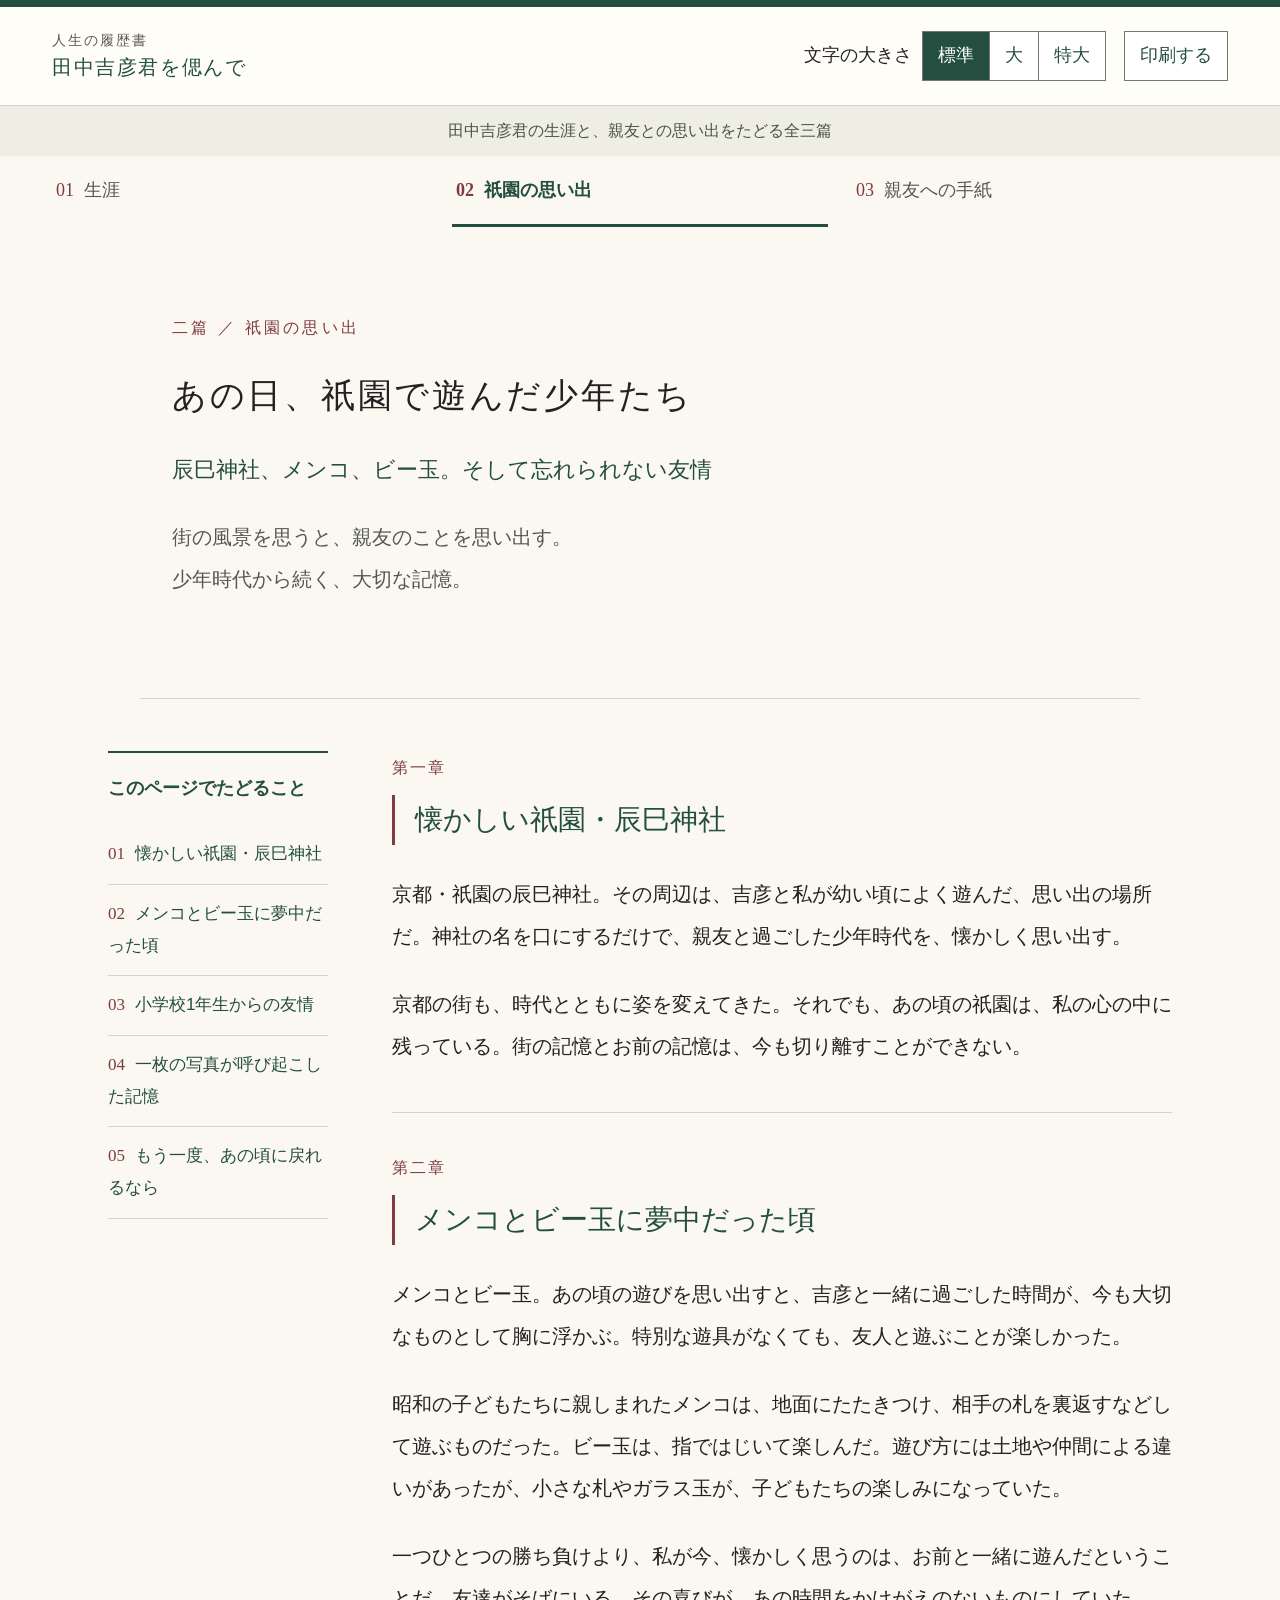
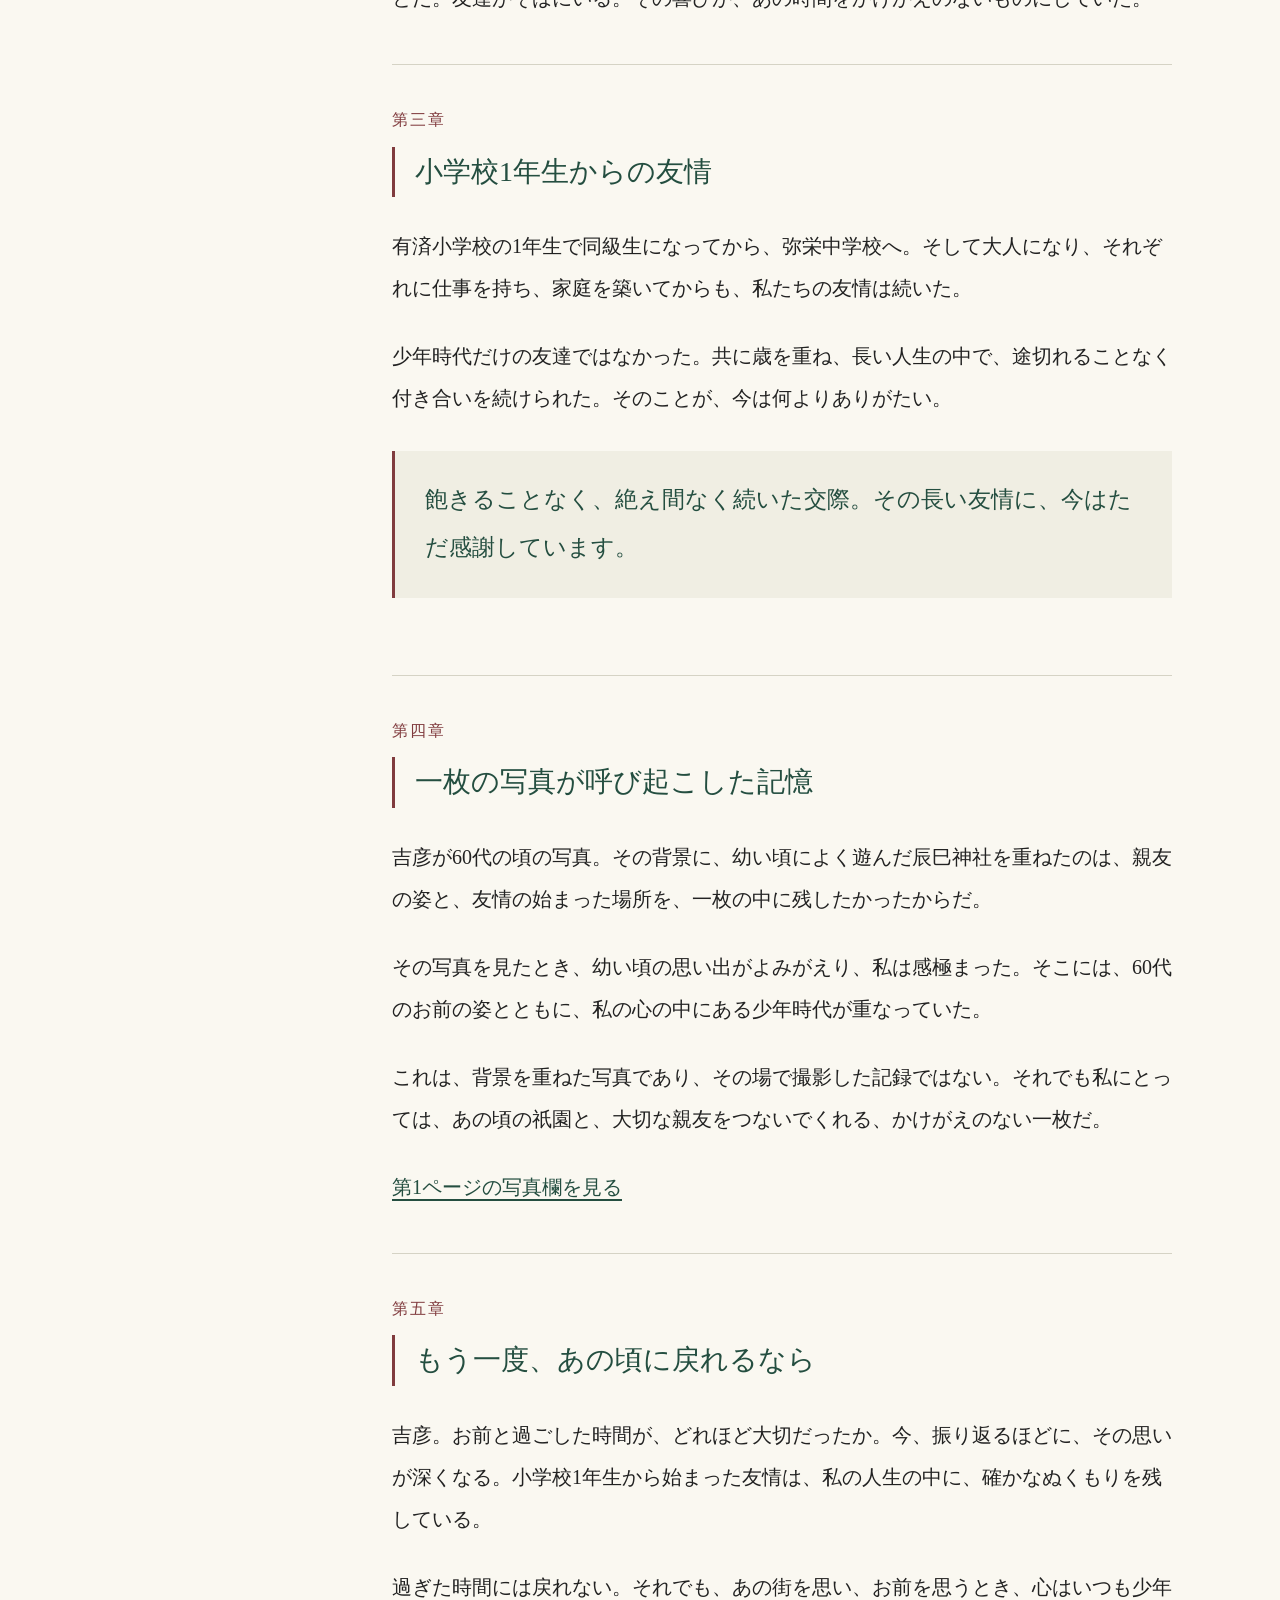
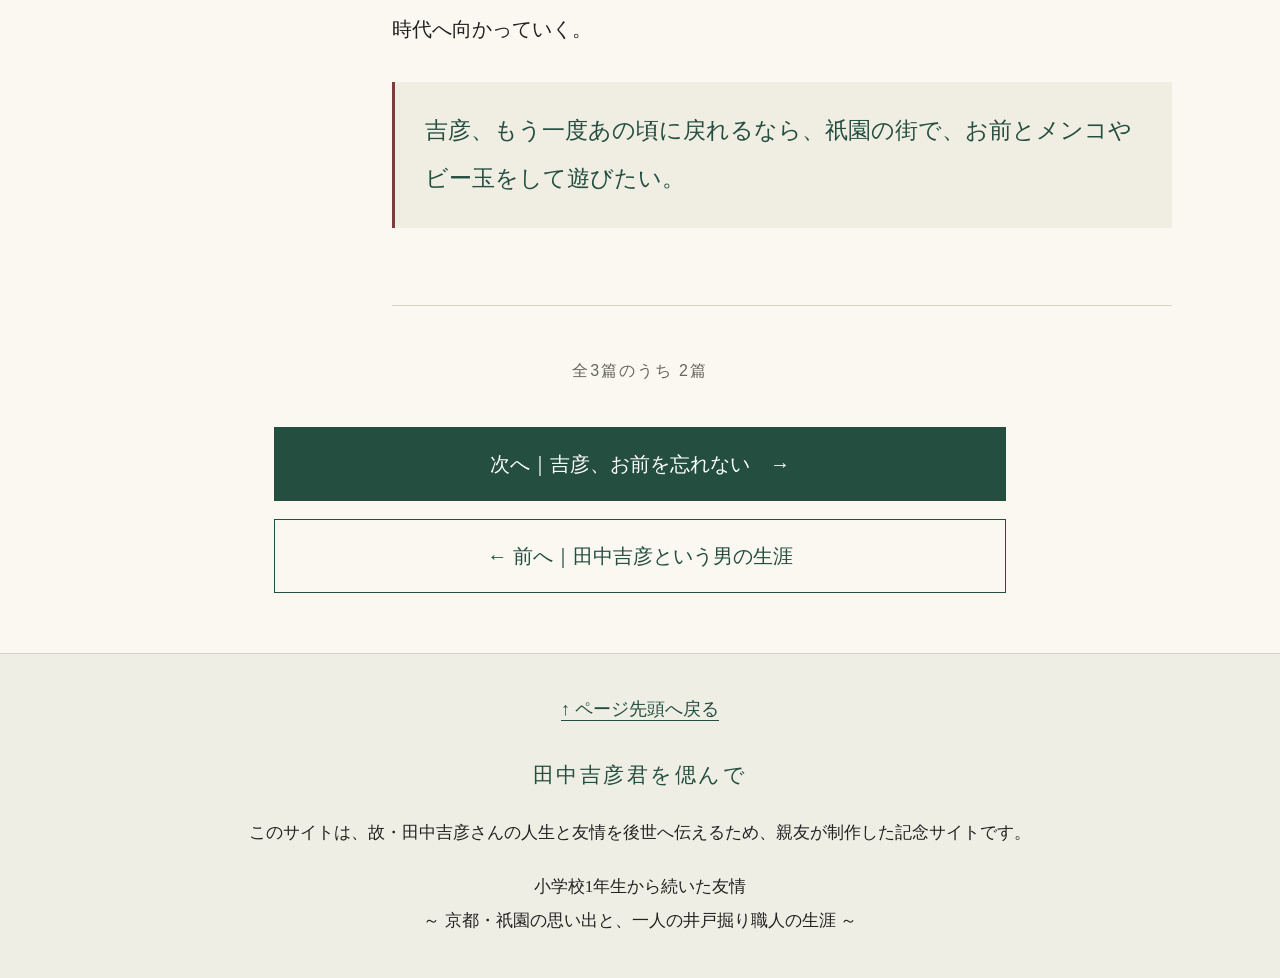
==== memories.html @ 06b3cef8 "Publish three-page memorial for Yoshihiko Tanaka" ====
<!doctype html>
<html lang="ja" data-text-size="standard">
<head>
<meta charset="UTF-8"><meta name="viewport" content="width=device-width, initial-scale=1">
<meta name="robots" content="noindex, nofollow, noarchive"><meta name="referrer" content="no-referrer">
<title>あの日、祇園で遊んだ少年たち｜人生の履歴書・田中吉彦君を偲んで</title>
<meta name="description" content="辰巳神社、メンコ、ビー玉。そして忘れられない友情。小学校1年生から続いた友情を、80歳の親友がつづる記念サイトです。">
<meta property="og:locale" content="ja_JP"><meta property="og:type" content="website"><meta property="og:site_name" content="人生の履歴書｜田中吉彦君を偲んで"><meta property="og:title" content="あの日、祇園で遊んだ少年たち"><meta property="og:description" content="辰巳神社、メンコ、ビー玉。そして忘れられない友情">
<meta property="og:url" content="https://tsuioku82.github.io/tanaka-yoshihiko/memories.html">
<link rel="stylesheet" href="css/style.css"><script src="js/data.js" defer></script><script src="js/main.js" defer></script>
</head>
<body id="top">
<a class="skip" href="#main">本文へ進む</a>
<header class="site-header"><div class="header-inner"><a class="brand" href="index.html"><small>人生の履歴書</small>田中吉彦君を偲んで</a><div class="tools"><span id="size-label">文字の大きさ</span><div class="size-controls" role="group" aria-labelledby="size-label"><button type="button" data-size="standard" aria-pressed="true">標準</button><button type="button" data-size="large" aria-pressed="false">大</button><button type="button" data-size="xlarge" aria-pressed="false">特大</button></div><button type="button" class="print-button" data-print>印刷する</button><span class="sr-only" role="status" data-size-status></span></div></div></header>
<p class="preview-note">田中吉彦君の生涯と、親友との思い出をたどる全三篇</p>
<nav class="page-nav" aria-label="全3ページ"><a href="index.html" ><span>01</span>生涯</a><a href="memories.html" aria-current="page"><span>02</span>祇園の思い出</a><a href="message.html" ><span>03</span>親友への手紙</a></nav>
<main id="main">
<div class="hero simple"><div class="hero-text"><p class="eyebrow">二篇 ／ 祇園の思い出</p><h1>あの日、祇園で遊んだ少年たち</h1><p class="subtitle">辰巳神社、メンコ、ビー玉。そして忘れられない友情</p><p class="hero-intro">街の風景を思うと、親友のことを思い出す。<br>少年時代から続く、大切な記憶。</p></div></div>
<div class="reading-layout"><nav class="contents" aria-label="このページの目次"><h2>このページでたどること</h2><ol><li><a href="#chapter-1">懐かしい祇園・辰巳神社</a></li><li><a href="#chapter-2">メンコとビー玉に夢中だった頃</a></li><li><a href="#chapter-3">小学校1年生からの友情</a></li><li><a href="#chapter-4">一枚の写真が呼び起こした記憶</a></li><li><a href="#chapter-5">もう一度、あの頃に戻れるなら</a></li></ol></nav><div class="reading"><section class="chapter" id="chapter-1" aria-labelledby="heading-1"><p class="chapter-label">第一章</p><h2 id="heading-1">懐かしい祇園・辰巳神社</h2><p>京都・祇園の辰巳神社。その周辺は、吉彦と私が幼い頃によく遊んだ、思い出の場所だ。神社の名を口にするだけで、親友と過ごした少年時代を、懐かしく思い出す。</p><p>京都の街も、時代とともに姿を変えてきた。それでも、あの頃の祇園は、私の心の中に残っている。街の記憶とお前の記憶は、今も切り離すことができない。</p></section><section class="chapter" id="chapter-2" aria-labelledby="heading-2"><p class="chapter-label">第二章</p><h2 id="heading-2">メンコとビー玉に夢中だった頃</h2><p>メンコとビー玉。あの頃の遊びを思い出すと、吉彦と一緒に過ごした時間が、今も大切なものとして胸に浮かぶ。特別な遊具がなくても、友人と遊ぶことが楽しかった。</p><p>昭和の子どもたちに親しまれたメンコは、地面にたたきつけ、相手の札を裏返すなどして遊ぶものだった。ビー玉は、指ではじいて楽しんだ。遊び方には土地や仲間による違いがあったが、小さな札やガラス玉が、子どもたちの楽しみになっていた。</p><p>一つひとつの勝ち負けより、私が今、懐かしく思うのは、お前と一緒に遊んだということだ。友達がそばにいる。その喜びが、あの時間をかけがえのないものにしていた。</p></section><section class="chapter" id="chapter-3" aria-labelledby="heading-3"><p class="chapter-label">第三章</p><h2 id="heading-3">小学校1年生からの友情</h2><p>有済小学校の1年生で同級生になってから、弥栄中学校へ。そして大人になり、それぞれに仕事を持ち、家庭を築いてからも、私たちの友情は続いた。</p><p>少年時代だけの友達ではなかった。共に歳を重ね、長い人生の中で、途切れることなく付き合いを続けられた。そのことが、今は何よりありがたい。</p><blockquote><p>飽きることなく、絶え間なく続いた交際。その長い友情に、今はただ感謝しています。</p></blockquote></section><section class="chapter" id="chapter-4" aria-labelledby="heading-4"><p class="chapter-label">第四章</p><h2 id="heading-4">一枚の写真が呼び起こした記憶</h2><p>吉彦が60代の頃の写真。その背景に、幼い頃によく遊んだ辰巳神社を重ねたのは、親友の姿と、友情の始まった場所を、一枚の中に残したかったからだ。</p><p>その写真を見たとき、幼い頃の思い出がよみがえり、私は感極まった。そこには、60代のお前の姿とともに、私の心の中にある少年時代が重なっていた。</p><p>これは、背景を重ねた写真であり、その場で撮影した記録ではない。それでも私にとっては、あの頃の祇園と、大切な親友をつないでくれる、かけがえのない一枚だ。</p><p><a href="index.html#portrait">第1ページの写真欄を見る</a></p></section><section class="chapter" id="chapter-5" aria-labelledby="heading-5"><p class="chapter-label">第五章</p><h2 id="heading-5">もう一度、あの頃に戻れるなら</h2><p>吉彦。お前と過ごした時間が、どれほど大切だったか。今、振り返るほどに、その思いが深くなる。小学校1年生から始まった友情は、私の人生の中に、確かなぬくもりを残している。</p><p>過ぎた時間には戻れない。それでも、あの街を思い、お前を思うとき、心はいつも少年時代へ向かっていく。</p><blockquote><p>吉彦、もう一度あの頃に戻れるなら、祇園の街で、お前とメンコやビー玉をして遊びたい。</p></blockquote></section></div></div>
<nav class="page-turn" aria-label="ページを移動"><p class="page-progress">全3篇のうち 2篇</p><a class="button primary" href="message.html">次へ｜吉彦、お前を忘れない　→</a><a class="button" href="index.html">← 前へ｜田中吉彦という男の生涯</a></nav>
</main>
<footer class="footer"><div class="footer-links"><a href="#top">↑ ページ先頭へ戻る</a><a data-collection hidden>人生の履歴書・作品集へ戻る</a></div><p class="footer-title">田中吉彦君を偲んで</p><p data-footer-text>このサイトは、故・田中吉彦さんの人生と友情を後世へ伝えるため、親友が制作した記念サイトです。</p><p>小学校1年生から続いた友情<br>～ 京都・祇園の思い出と、一人の井戸掘り職人の生涯 ～</p></footer>

<noscript><p class="preview-note">本文とページ移動はそのままご利用いただけます。文字サイズ変更・印刷ボタン・写真の拡大画面にはJavaScriptが必要です。印刷はブラウザのメニューからも行えます。</p></noscript>
</body></html>
---- css/style.css ----
@charset "UTF-8";
:root{--ink:#222222;--green:#244e40;--red:#803b3e;--paper:#faf8f1;--line:#d5d3c5;--body-size:20px;--scale:1;color-scheme:light}
*{box-sizing:border-box}html{scroll-behavior:auto;font-size:var(--body-size)}body{margin:0;color:var(--ink);background:var(--paper);font-family:"Yu Mincho","Hiragino Mincho ProN","Noto Serif CJK JP",serif;font-size:1rem;line-height:2.1;overflow-wrap:anywhere}html[data-text-size=large]{--body-size:24px;--scale:1.2}html[data-text-size=xlarge]{--body-size:28px;--scale:1.4}
a{color:var(--green);text-underline-offset:.25em}a:hover{text-decoration-thickness:2px}button,input{font:inherit}button,a{touch-action:manipulation}button{cursor:pointer}button:disabled{cursor:default}button:focus-visible,a:focus-visible,summary:focus-visible{outline:3px solid var(--red);outline-offset:5px}[hidden]{display:none!important}.skip{position:absolute;top:-120px;left:12px;background:white;padding:12px;z-index:10}.skip:focus{top:10px}
.site-header{border-top:7px solid var(--green);background:#fffdf8;border-bottom:1px solid var(--line)}.header-inner{max-width:1240px;margin:auto;padding:22px 32px;display:flex;align-items:center;justify-content:space-between;gap:22px}.brand{color:var(--green);text-decoration:none;line-height:1.6;font-size:20px;letter-spacing:.08em}.brand small{display:block;font-family:"Yu Gothic",sans-serif;font-size:14px;letter-spacing:.14em;color:#59594f}.tools{display:flex;align-items:center;flex-wrap:wrap;gap:10px;font-family:"Yu Gothic",sans-serif;font-size:18px}.size-controls{display:flex;gap:0}.tools button{min-height:48px;padding:5px 15px;border:1px solid #727a6c;background:#fff;color:var(--green)}.size-controls button+button{border-left:0}.size-controls button[aria-pressed=true]{color:white;background:var(--green)}.print-button{margin-left:8px}.preview-note{text-align:center;padding:8px 20px;margin:0;background:#eeeee4;font-family:"Yu Gothic",sans-serif;font-size:16px;color:#4d5348}
.page-nav{max-width:1240px;margin:auto;padding:0 32px;display:grid;grid-template-columns:repeat(3,1fr);gap:24px}.page-nav a{font-size:18px;text-decoration:none;line-height:1.8;padding:18px 4px;border-bottom:3px solid transparent;color:#55584e}.page-nav a[aria-current=page]{color:var(--green);border-color:var(--green);font-weight:bold}.page-nav span{font-family:Georgia,serif;color:var(--red);margin-right:10px}
.hero{max-width:1240px;margin:48px auto 0;padding:0 32px 52px;display:grid;grid-template-columns:1.05fr 1fr;align-items:center;gap:64px;border-bottom:1px solid var(--line)}.hero-text{padding:20px 0}.eyebrow{font-family:"Yu Gothic",sans-serif;color:var(--red);font-size:16px;letter-spacing:.2em;margin:0 0 20px}.hero h1{font-size:calc(34px * var(--scale));line-height:1.8;font-weight:500;letter-spacing:.08em;margin:0 0 22px}.subtitle{color:var(--green);font-size:calc(22px * var(--scale));line-height:2;margin:0}.hero-intro{margin-top:24px;color:#55584e;font-size:1rem}.hero.simple{display:block;max-width:1000px;padding-top:16px}.hero.simple h1{max-width:900px}.photo{margin:0}.photo-frame{background:#eeede4;border:1px solid #d0d1c3;padding:14px}.photo-link{display:block;background:#fff;color:var(--green)}.portrait{display:block;width:100%;height:auto;object-fit:contain}.photo-missing{min-height:340px;display:flex;flex-direction:column;align-items:center;justify-content:center;text-align:center;padding:30px;background:repeating-linear-gradient(90deg,transparent,transparent 27px,#d9ddcf44 28px);color:var(--green)}.photo-missing .frame-mark{font-size:38px;font-weight:400;letter-spacing:.3em;line-height:1.6;margin:0 0 18px;border-top:1px solid #9ca995;border-bottom:1px solid #9ca995;padding:20px 15px}.photo-missing p{margin:4px 0;font-family:"Yu Gothic",sans-serif;font-size:17px}.photo-missing code{font-size:16px;word-break:break-all}.photo figcaption{margin:15px 0 0;line-height:1.9;font-size:17px;color:#55584e}.zoom-hint{font-family:"Yu Gothic",sans-serif;font-size:16px;color:var(--green)}
.reading-layout{display:grid;grid-template-columns:220px minmax(0,780px);gap:64px;max-width:1128px;padding:52px 32px 0;margin:auto}.contents{font-family:"Yu Gothic",sans-serif;font-size:17px;line-height:1.9;align-self:start;border-top:2px solid var(--green);padding-top:18px}.contents h2{font-size:18px;margin:0 0 20px;color:var(--green)}.contents ol{list-style:none;padding:0;margin:0;counter-reset:chapter}.contents li{counter-increment:chapter;border-bottom:1px solid var(--line);padding:13px 0}.contents a{text-decoration:none;display:block}.contents a:before{content:counter(chapter,decimal-leading-zero);color:var(--red);font-family:Georgia,serif;margin-right:10px}.reading{min-width:0}.chapter{padding:0 0 45px;margin:0 0 38px;border-bottom:1px solid var(--line);scroll-margin-top:20px}.chapter:last-child{margin-bottom:0}.chapter-label{font-family:"Yu Gothic",sans-serif;font-size:16px;color:var(--red);letter-spacing:.13em;margin:0 0 10px}.chapter h2{font-weight:500;color:var(--green);font-size:calc(28px * var(--scale));line-height:1.8;margin:0 0 28px;padding-left:20px;border-left:3px solid var(--red)}.chapter h3{font-size:calc(24px * var(--scale));line-height:1.8;color:var(--green)}p{margin:0 0 1.3em}.chapter p:last-child{margin-bottom:0}blockquote{margin:32px 0;padding:25px 30px;border-left:3px solid var(--red);background:#f0eee3;font-size:calc(23px * var(--scale));line-height:2.1;color:var(--green)}blockquote p:last-child{margin-bottom:0}.explanation{background:#eef1e9;padding:28px 30px;margin:32px 0}.explanation h3{margin-top:0}.source-note{font-family:"Yu Gothic",sans-serif;font-size:17px;color:#55584e;line-height:1.9}.source-note a{overflow-wrap:anywhere}.references{margin-top:30px;font-size:18px}.references summary{cursor:pointer;color:var(--green);padding:10px 0;min-height:48px}.references ul{padding-left:24px}.letter{background:#fffdf8;border:1px solid var(--line);padding:36px 40px;font-size:calc(24px * var(--scale));line-height:2.1;color:var(--green)}.signature{text-align:right;font-size:1rem;color:var(--ink)}.legacy-list{padding-left:1.5em}.legacy-list li{margin-bottom:20px}.legacy-list strong{display:block;color:var(--green)}
.page-turn{max-width:780px;margin:48px auto 60px;padding:0 24px;display:flex;flex-direction:column;gap:18px}.page-progress{font-family:"Yu Gothic",sans-serif;letter-spacing:.12em;text-align:center;color:#66685b;font-size:16px}.button{display:block;text-align:center;padding:18px 22px;min-height:60px;border:1px solid var(--green);text-decoration:none;font-family:"Yu Gothic",sans-serif;font-size:1rem;line-height:1.8;color:var(--green);background:transparent}.button.primary{background:var(--green);color:white}.button:hover{background:#e9ecdf}.button.primary:hover{background:#183c30}.footer{background:#eeeee4;border-top:1px solid var(--line);padding:32px 24px 40px;text-align:center}.footer p{max-width:800px;margin:20px auto 0;font-size:17px;line-height:2}.footer .footer-title{font-size:21px;color:var(--green);letter-spacing:.12em}.footer-links{display:flex;justify-content:center;gap:24px;flex-wrap:wrap;font-family:"Yu Gothic",sans-serif;font-size:18px}.footer-links a{min-height:48px;display:inline-flex;align-items:center}.dialog{max-width:95vw;width:1100px;max-height:94vh;padding:20px;background:var(--paper);border:1px solid var(--green)}.dialog::backdrop{background:#10231ce0}.dialog-header{display:flex;justify-content:space-between;gap:20px;align-items:center;margin-bottom:16px;font-family:"Yu Gothic",sans-serif}.dialog-header p{margin:0}.dialog-header button{padding:8px 24px;min-height:48px;border:1px solid var(--green);background:#fff}.dialog img{display:block;max-width:100%;height:auto;margin:auto}.dialog-caption{font-size:17px;line-height:1.8;margin:16px 0 0}.sr-only{position:absolute;width:1px;height:1px;padding:0;margin:-1px;overflow:hidden;clip:rect(0,0,0,0);white-space:nowrap;border:0}
@media(min-width:1500px){.hero{margin-top:65px}}@media(max-width:1000px){.hero{gap:34px}.reading-layout{grid-template-columns:180px minmax(0,1fr);gap:32px}.header-inner{align-items:flex-start;flex-direction:column}.hero h1{font-size:calc(32px * var(--scale))}}
@media(max-width:720px){.header-inner{padding:20px}.tools{font-size:16px;gap:8px}.tools button{padding:6px 12px}.print-button{margin-left:0}.page-nav{padding:0 20px;gap:12px}.page-nav a{font-size:16px;padding:14px 0;line-height:1.7}.page-nav span{display:block}.hero{margin-top:28px;padding:0 20px 32px;grid-template-columns:minmax(0,1fr);gap:22px}.hero-text{padding:6px 0}.hero h1{font-size:calc(30px * var(--scale));letter-spacing:.02em}.hero.simple{padding-top:0}.subtitle{font-size:calc(21px * var(--scale))}.hero-intro{margin-bottom:0}.photo-missing{min-height:280px;padding:24px 14px}.reading-layout{display:block;padding:32px 20px 0}.contents{margin-bottom:42px}.contents ol{display:block}.contents li{padding:10px 0}.chapter h2{font-size:calc(26px * var(--scale));padding-left:14px}.chapter{padding-bottom:32px;margin-bottom:32px}blockquote{padding:22px 20px;font-size:calc(22px * var(--scale))}.explanation{padding:24px 20px}.letter{padding:28px 22px;font-size:calc(22px * var(--scale))}.page-turn{padding:0 20px;margin:32px auto 40px}.eyebrow{font-size:15px}.dialog{padding:14px}.dialog-header{align-items:flex-start}.dialog-header p{font-size:18px}}
@media print{@page{margin:18mm}html,html[data-text-size]{--body-size:12pt;--scale:1}body{background:white;color:#222;line-height:1.9}.site-header,.page-nav,.preview-note,.contents,.page-turn,.footer-links,.dialog,.zoom-hint,.skip{display:none!important}.hero,.hero.simple{display:block;margin:0;padding:0 0 20px;border-color:#bbb;max-width:none}.hero h1{font-size:22pt}.hero-text{padding-top:15px}.photo{max-width:115mm;margin:0 auto}.photo-missing{min-height:40mm}.photo figcaption{font-size:10pt}.reading-layout{display:block;margin:20px 0 0;padding:0;max-width:none}.chapter{margin-bottom:24px;padding-bottom:20px}.chapter h2{font-size:17pt;break-after:avoid}.chapter h3{font-size:15pt}blockquote,.letter{font-size:14pt;background:white;border:1px solid #bbb;padding:15px 20px}.explanation{background:white;border:1px solid #bbb;padding:15px}p{orphans:3;widows:3}.footer{background:white;padding:15px 0}.footer p,.source-note{font-size:10pt}.references{font-size:10pt}.references ul{display:block}.source-note{color:#333}}
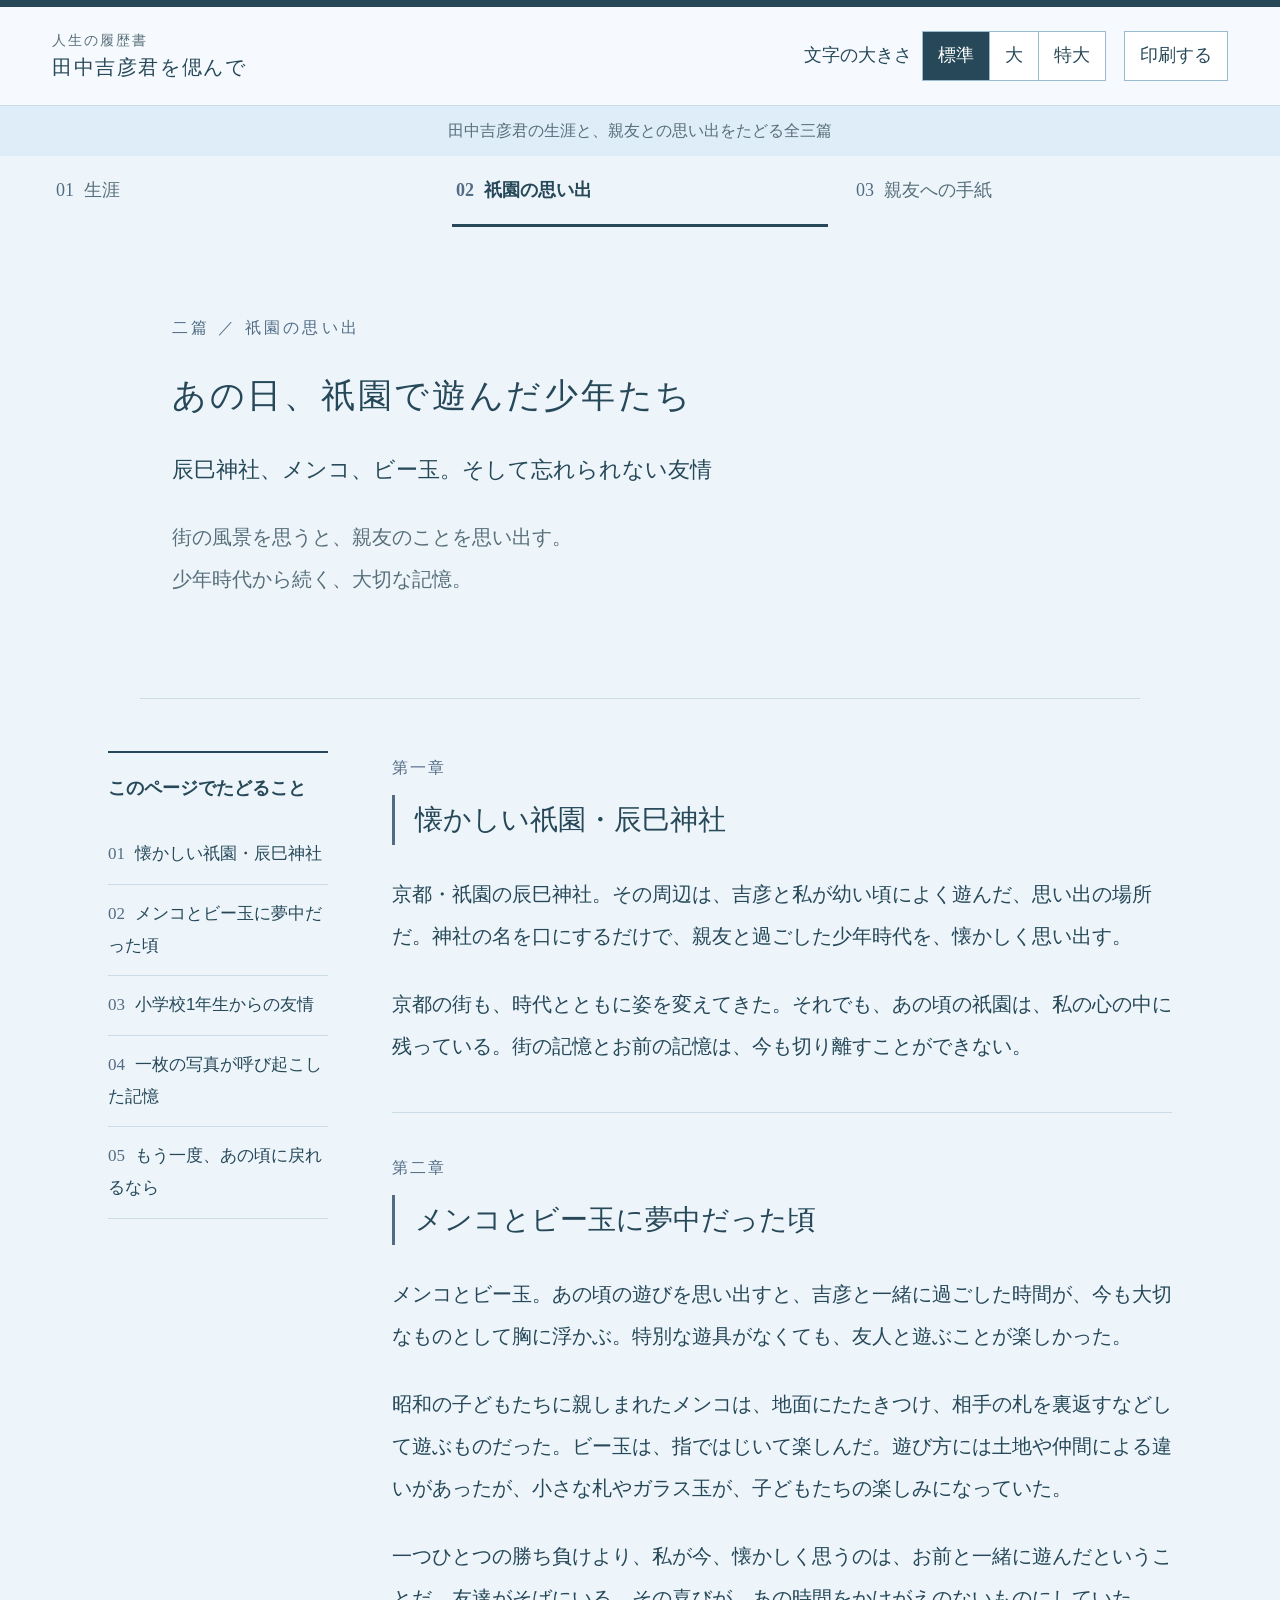
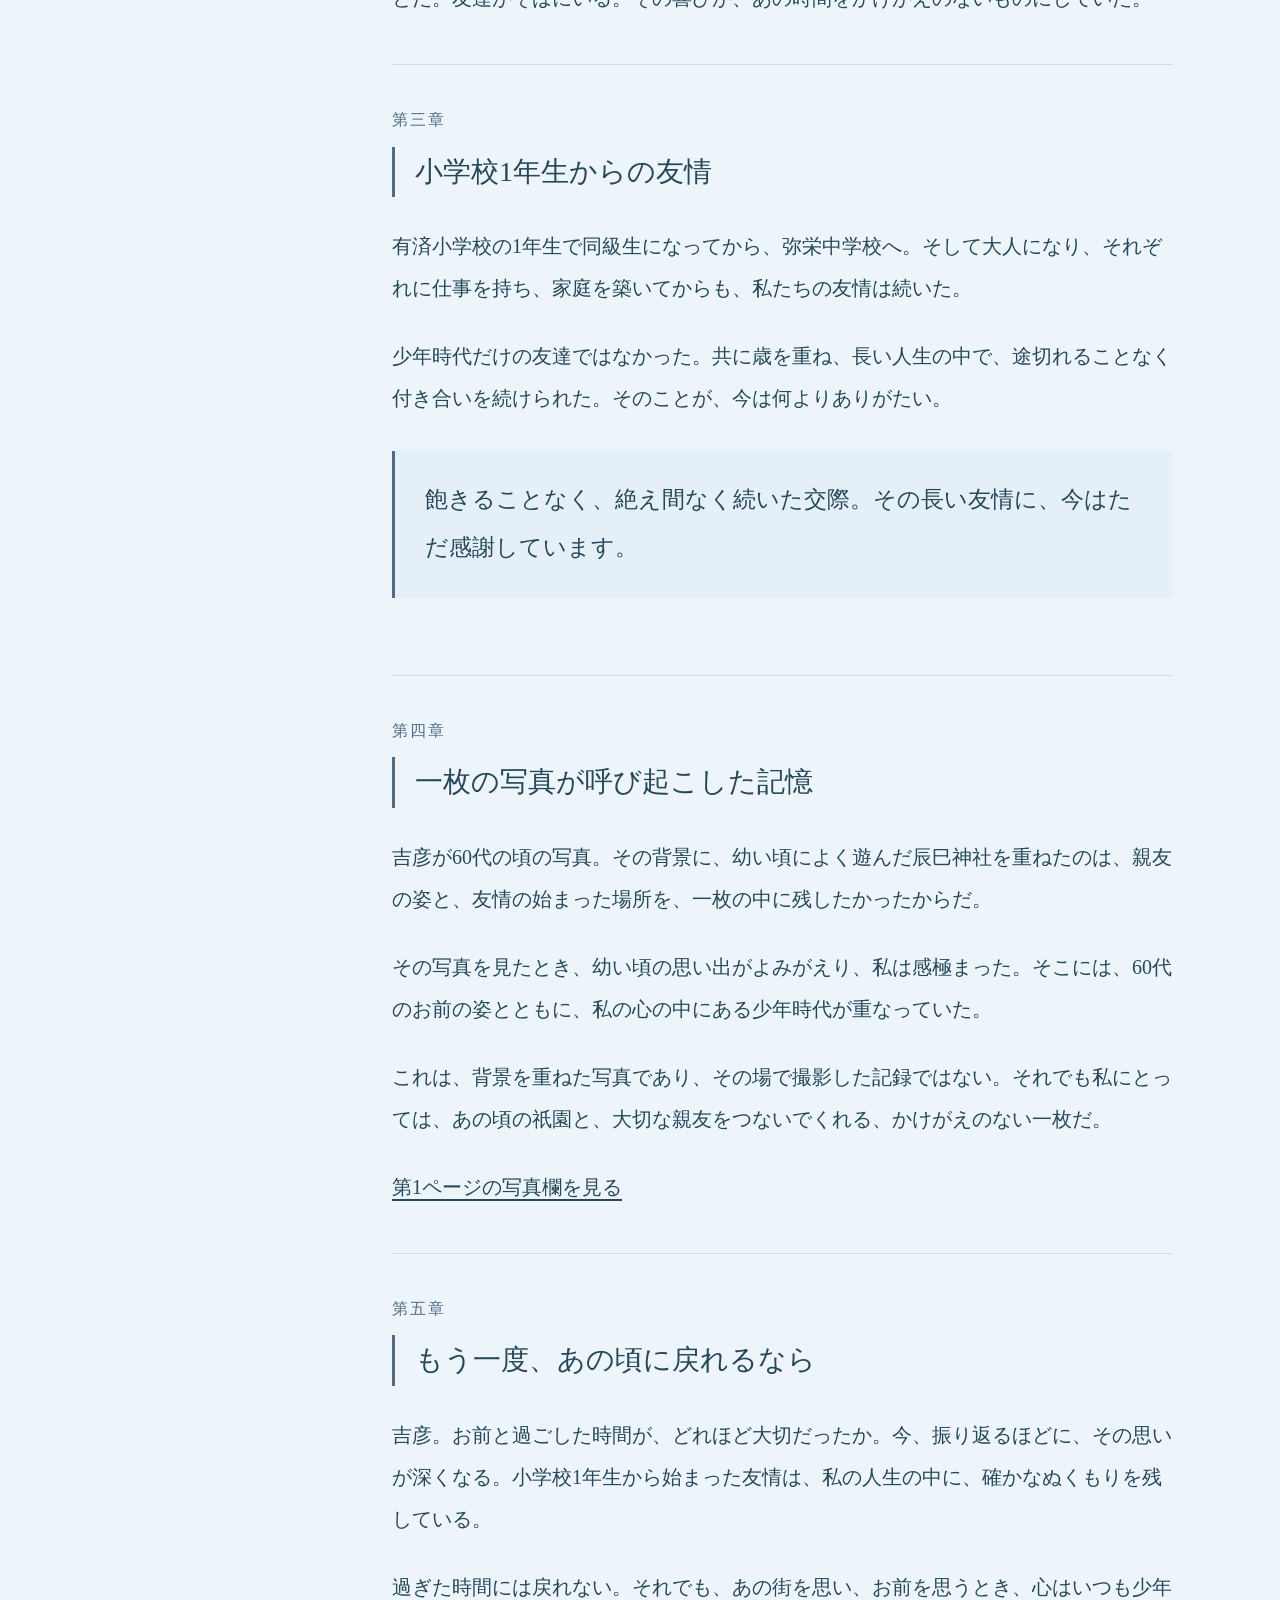
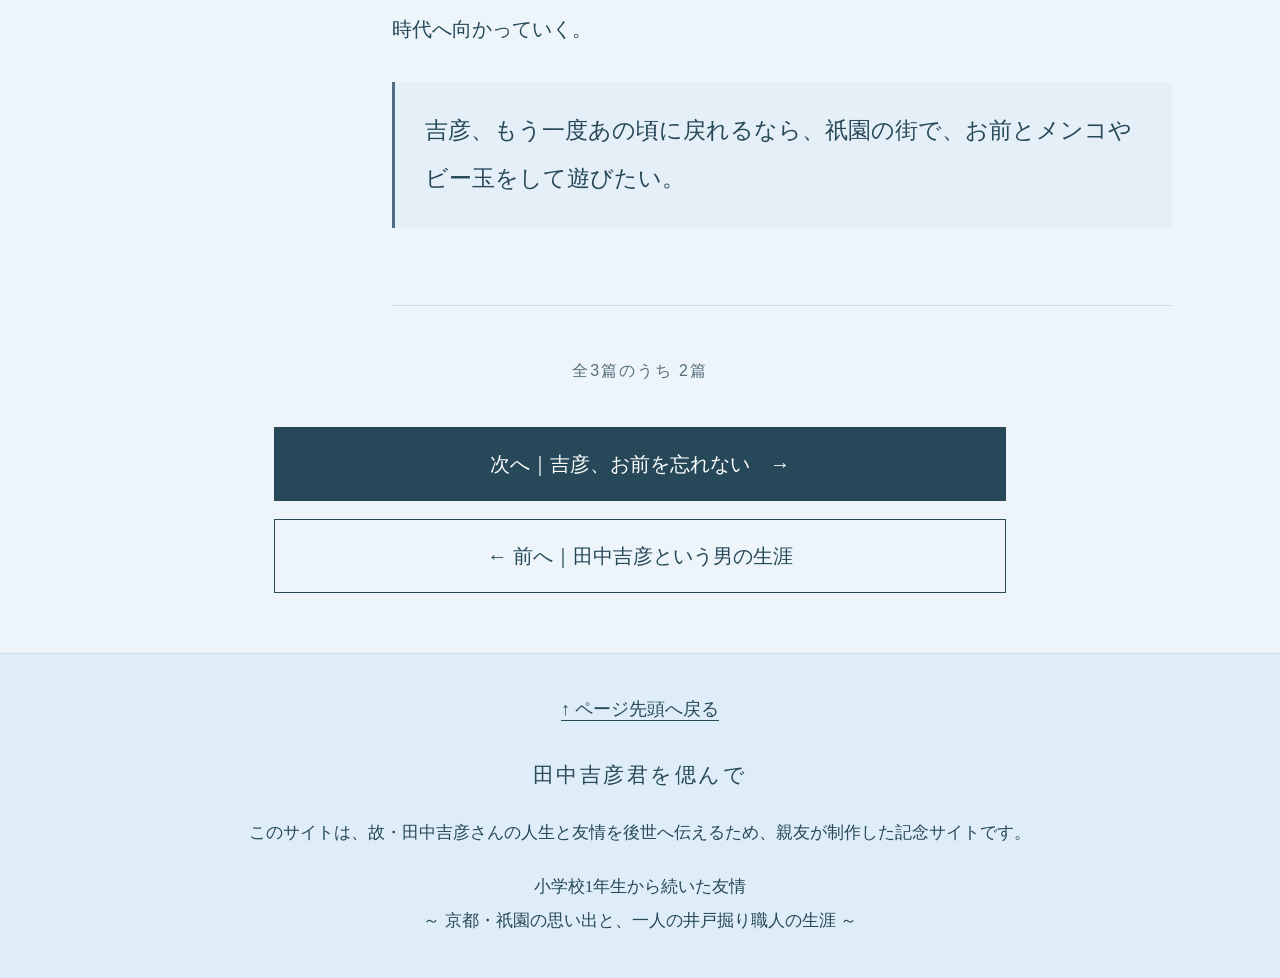
==== commit e509af06: "Apply soft blue palette across three memorial pages" ====
--- a/memories.html
+++ b/memories.html
@@ -6,8 +6,9 @@
 <title>あの日、祇園で遊んだ少年たち｜人生の履歴書・田中吉彦君を偲んで</title>
 <meta name="description" content="辰巳神社、メンコ、ビー玉。そして忘れられない友情。小学校1年生から続いた友情を、80歳の親友がつづる記念サイトです。">
 <meta property="og:locale" content="ja_JP"><meta property="og:type" content="website"><meta property="og:site_name" content="人生の履歴書｜田中吉彦君を偲んで"><meta property="og:title" content="あの日、祇園で遊んだ少年たち"><meta property="og:description" content="辰巳神社、メンコ、ビー玉。そして忘れられない友情">
-<meta property="og:url" content="https://tsuioku82.github.io/tanaka-yoshihiko/memories.html">
-<link rel="stylesheet" href="css/style.css"><script src="js/data.js" defer></script><script src="js/main.js" defer></script>
+<meta property="og:url" content="https://tsuioku82.github.io/yoshihiko/memories.html">
+<link rel="stylesheet" href="css/style.css?v=20261028-blue"><script src="js/data.js" defer></script><script src="js/main.js?v=20261019-photos" defer></script>
+<meta property="og:image" content="https://tsuioku82.github.io/yoshihiko/images/yosihiko.png">
 </head>
 <body id="top">
 <a class="skip" href="#main">本文へ進む</a>
--- a/css/style.css
+++ b/css/style.css
@@ -1,12 +1,12 @@
 @charset "UTF-8";
-:root{--ink:#222222;--green:#244e40;--red:#803b3e;--paper:#faf8f1;--line:#d5d3c5;--body-size:20px;--scale:1;color-scheme:light}
+:root{--ink:#264858;--green:#264858;--red:#536c85;--paper:#edf5fb;--line:#cadce8;--body-size:20px;--scale:1;color-scheme:light}
 *{box-sizing:border-box}html{scroll-behavior:auto;font-size:var(--body-size)}body{margin:0;color:var(--ink);background:var(--paper);font-family:"Yu Mincho","Hiragino Mincho ProN","Noto Serif CJK JP",serif;font-size:1rem;line-height:2.1;overflow-wrap:anywhere}html[data-text-size=large]{--body-size:24px;--scale:1.2}html[data-text-size=xlarge]{--body-size:28px;--scale:1.4}
 a{color:var(--green);text-underline-offset:.25em}a:hover{text-decoration-thickness:2px}button,input{font:inherit}button,a{touch-action:manipulation}button{cursor:pointer}button:disabled{cursor:default}button:focus-visible,a:focus-visible,summary:focus-visible{outline:3px solid var(--red);outline-offset:5px}[hidden]{display:none!important}.skip{position:absolute;top:-120px;left:12px;background:white;padding:12px;z-index:10}.skip:focus{top:10px}
-.site-header{border-top:7px solid var(--green);background:#fffdf8;border-bottom:1px solid var(--line)}.header-inner{max-width:1240px;margin:auto;padding:22px 32px;display:flex;align-items:center;justify-content:space-between;gap:22px}.brand{color:var(--green);text-decoration:none;line-height:1.6;font-size:20px;letter-spacing:.08em}.brand small{display:block;font-family:"Yu Gothic",sans-serif;font-size:14px;letter-spacing:.14em;color:#59594f}.tools{display:flex;align-items:center;flex-wrap:wrap;gap:10px;font-family:"Yu Gothic",sans-serif;font-size:18px}.size-controls{display:flex;gap:0}.tools button{min-height:48px;padding:5px 15px;border:1px solid #727a6c;background:#fff;color:var(--green)}.size-controls button+button{border-left:0}.size-controls button[aria-pressed=true]{color:white;background:var(--green)}.print-button{margin-left:8px}.preview-note{text-align:center;padding:8px 20px;margin:0;background:#eeeee4;font-family:"Yu Gothic",sans-serif;font-size:16px;color:#4d5348}
-.page-nav{max-width:1240px;margin:auto;padding:0 32px;display:grid;grid-template-columns:repeat(3,1fr);gap:24px}.page-nav a{font-size:18px;text-decoration:none;line-height:1.8;padding:18px 4px;border-bottom:3px solid transparent;color:#55584e}.page-nav a[aria-current=page]{color:var(--green);border-color:var(--green);font-weight:bold}.page-nav span{font-family:Georgia,serif;color:var(--red);margin-right:10px}
-.hero{max-width:1240px;margin:48px auto 0;padding:0 32px 52px;display:grid;grid-template-columns:1.05fr 1fr;align-items:center;gap:64px;border-bottom:1px solid var(--line)}.hero-text{padding:20px 0}.eyebrow{font-family:"Yu Gothic",sans-serif;color:var(--red);font-size:16px;letter-spacing:.2em;margin:0 0 20px}.hero h1{font-size:calc(34px * var(--scale));line-height:1.8;font-weight:500;letter-spacing:.08em;margin:0 0 22px}.subtitle{color:var(--green);font-size:calc(22px * var(--scale));line-height:2;margin:0}.hero-intro{margin-top:24px;color:#55584e;font-size:1rem}.hero.simple{display:block;max-width:1000px;padding-top:16px}.hero.simple h1{max-width:900px}.photo{margin:0}.photo-frame{background:#eeede4;border:1px solid #d0d1c3;padding:14px}.photo-link{display:block;background:#fff;color:var(--green)}.portrait{display:block;width:100%;height:auto;object-fit:contain}.photo-missing{min-height:340px;display:flex;flex-direction:column;align-items:center;justify-content:center;text-align:center;padding:30px;background:repeating-linear-gradient(90deg,transparent,transparent 27px,#d9ddcf44 28px);color:var(--green)}.photo-missing .frame-mark{font-size:38px;font-weight:400;letter-spacing:.3em;line-height:1.6;margin:0 0 18px;border-top:1px solid #9ca995;border-bottom:1px solid #9ca995;padding:20px 15px}.photo-missing p{margin:4px 0;font-family:"Yu Gothic",sans-serif;font-size:17px}.photo-missing code{font-size:16px;word-break:break-all}.photo figcaption{margin:15px 0 0;line-height:1.9;font-size:17px;color:#55584e}.zoom-hint{font-family:"Yu Gothic",sans-serif;font-size:16px;color:var(--green)}
-.reading-layout{display:grid;grid-template-columns:220px minmax(0,780px);gap:64px;max-width:1128px;padding:52px 32px 0;margin:auto}.contents{font-family:"Yu Gothic",sans-serif;font-size:17px;line-height:1.9;align-self:start;border-top:2px solid var(--green);padding-top:18px}.contents h2{font-size:18px;margin:0 0 20px;color:var(--green)}.contents ol{list-style:none;padding:0;margin:0;counter-reset:chapter}.contents li{counter-increment:chapter;border-bottom:1px solid var(--line);padding:13px 0}.contents a{text-decoration:none;display:block}.contents a:before{content:counter(chapter,decimal-leading-zero);color:var(--red);font-family:Georgia,serif;margin-right:10px}.reading{min-width:0}.chapter{padding:0 0 45px;margin:0 0 38px;border-bottom:1px solid var(--line);scroll-margin-top:20px}.chapter:last-child{margin-bottom:0}.chapter-label{font-family:"Yu Gothic",sans-serif;font-size:16px;color:var(--red);letter-spacing:.13em;margin:0 0 10px}.chapter h2{font-weight:500;color:var(--green);font-size:calc(28px * var(--scale));line-height:1.8;margin:0 0 28px;padding-left:20px;border-left:3px solid var(--red)}.chapter h3{font-size:calc(24px * var(--scale));line-height:1.8;color:var(--green)}p{margin:0 0 1.3em}.chapter p:last-child{margin-bottom:0}blockquote{margin:32px 0;padding:25px 30px;border-left:3px solid var(--red);background:#f0eee3;font-size:calc(23px * var(--scale));line-height:2.1;color:var(--green)}blockquote p:last-child{margin-bottom:0}.explanation{background:#eef1e9;padding:28px 30px;margin:32px 0}.explanation h3{margin-top:0}.source-note{font-family:"Yu Gothic",sans-serif;font-size:17px;color:#55584e;line-height:1.9}.source-note a{overflow-wrap:anywhere}.references{margin-top:30px;font-size:18px}.references summary{cursor:pointer;color:var(--green);padding:10px 0;min-height:48px}.references ul{padding-left:24px}.letter{background:#fffdf8;border:1px solid var(--line);padding:36px 40px;font-size:calc(24px * var(--scale));line-height:2.1;color:var(--green)}.signature{text-align:right;font-size:1rem;color:var(--ink)}.legacy-list{padding-left:1.5em}.legacy-list li{margin-bottom:20px}.legacy-list strong{display:block;color:var(--green)}
-.page-turn{max-width:780px;margin:48px auto 60px;padding:0 24px;display:flex;flex-direction:column;gap:18px}.page-progress{font-family:"Yu Gothic",sans-serif;letter-spacing:.12em;text-align:center;color:#66685b;font-size:16px}.button{display:block;text-align:center;padding:18px 22px;min-height:60px;border:1px solid var(--green);text-decoration:none;font-family:"Yu Gothic",sans-serif;font-size:1rem;line-height:1.8;color:var(--green);background:transparent}.button.primary{background:var(--green);color:white}.button:hover{background:#e9ecdf}.button.primary:hover{background:#183c30}.footer{background:#eeeee4;border-top:1px solid var(--line);padding:32px 24px 40px;text-align:center}.footer p{max-width:800px;margin:20px auto 0;font-size:17px;line-height:2}.footer .footer-title{font-size:21px;color:var(--green);letter-spacing:.12em}.footer-links{display:flex;justify-content:center;gap:24px;flex-wrap:wrap;font-family:"Yu Gothic",sans-serif;font-size:18px}.footer-links a{min-height:48px;display:inline-flex;align-items:center}.dialog{max-width:95vw;width:1100px;max-height:94vh;padding:20px;background:var(--paper);border:1px solid var(--green)}.dialog::backdrop{background:#10231ce0}.dialog-header{display:flex;justify-content:space-between;gap:20px;align-items:center;margin-bottom:16px;font-family:"Yu Gothic",sans-serif}.dialog-header p{margin:0}.dialog-header button{padding:8px 24px;min-height:48px;border:1px solid var(--green);background:#fff}.dialog img{display:block;max-width:100%;height:auto;margin:auto}.dialog-caption{font-size:17px;line-height:1.8;margin:16px 0 0}.sr-only{position:absolute;width:1px;height:1px;padding:0;margin:-1px;overflow:hidden;clip:rect(0,0,0,0);white-space:nowrap;border:0}
+.site-header{border-top:7px solid var(--green);background:#f6fafe;border-bottom:1px solid var(--line)}.header-inner{max-width:1240px;margin:auto;padding:22px 32px;display:flex;align-items:center;justify-content:space-between;gap:22px}.brand{color:var(--green);text-decoration:none;line-height:1.6;font-size:20px;letter-spacing:.08em}.brand small{display:block;font-family:"Yu Gothic",sans-serif;font-size:14px;letter-spacing:.14em;color:#586f7a}.tools{display:flex;align-items:center;flex-wrap:wrap;gap:10px;font-family:"Yu Gothic",sans-serif;font-size:18px}.size-controls{display:flex;gap:0}.tools button{min-height:48px;padding:5px 15px;border:1px solid #9bbccf;background:#fff;color:var(--green)}.size-controls button+button{border-left:0}.size-controls button[aria-pressed=true]{color:white;background:var(--green)}.print-button{margin-left:8px}.preview-note{text-align:center;padding:8px 20px;margin:0;background:#deedf7;font-family:"Yu Gothic",sans-serif;font-size:16px;color:#586f7a}
+.page-nav{max-width:1240px;margin:auto;padding:0 32px;display:grid;grid-template-columns:repeat(3,1fr);gap:24px}.page-nav a{font-size:18px;text-decoration:none;line-height:1.8;padding:18px 4px;border-bottom:3px solid transparent;color:#586f7a}.page-nav a[aria-current=page]{color:var(--green);border-color:var(--green);font-weight:bold}.page-nav span{font-family:Georgia,serif;color:var(--red);margin-right:10px}
+.hero{max-width:1240px;margin:48px auto 0;padding:0 32px 52px;display:grid;grid-template-columns:1.05fr 1fr;align-items:center;gap:64px;border-bottom:1px solid var(--line)}.hero-text{padding:20px 0}.eyebrow{font-family:"Yu Gothic",sans-serif;color:var(--red);font-size:16px;letter-spacing:.2em;margin:0 0 20px}.hero h1{font-size:calc(34px * var(--scale));line-height:1.8;font-weight:500;letter-spacing:.08em;margin:0 0 22px}.subtitle{color:var(--green);font-size:calc(22px * var(--scale));line-height:2;margin:0}.hero-intro{margin-top:24px;color:#586f7a;font-size:1rem}.hero.simple{display:block;max-width:1000px;padding-top:16px}.hero.simple h1{max-width:900px}.photo{margin:0}.photo-frame{background:#deedf7;border:1px solid #9bbccf;padding:14px}.photo-link{display:block;background:#fff;color:var(--green)}.portrait{display:block;width:100%;height:auto;object-fit:contain}.photo-missing{min-height:340px;display:flex;flex-direction:column;align-items:center;justify-content:center;text-align:center;padding:30px;background:repeating-linear-gradient(90deg,transparent,transparent 27px,#c4dbea44 28px);color:var(--green)}.photo-missing .frame-mark{font-size:38px;font-weight:400;letter-spacing:.3em;line-height:1.6;margin:0 0 18px;border-top:1px solid #9bbccf;border-bottom:1px solid #9bbccf;padding:20px 15px}.photo-missing p{margin:4px 0;font-family:"Yu Gothic",sans-serif;font-size:17px}.photo-missing code{font-size:16px;word-break:break-all}.photo figcaption{margin:15px 0 0;line-height:1.9;font-size:17px;color:#586f7a}.zoom-hint{font-family:"Yu Gothic",sans-serif;font-size:16px;color:var(--green)}
+.reading-layout{display:grid;grid-template-columns:220px minmax(0,780px);gap:64px;max-width:1128px;padding:52px 32px 0;margin:auto}.contents{font-family:"Yu Gothic",sans-serif;font-size:17px;line-height:1.9;align-self:start;border-top:2px solid var(--green);padding-top:18px}.contents h2{font-size:18px;margin:0 0 20px;color:var(--green)}.contents ol{list-style:none;padding:0;margin:0;counter-reset:chapter}.contents li{counter-increment:chapter;border-bottom:1px solid var(--line);padding:13px 0}.contents a{text-decoration:none;display:block}.contents a:before{content:counter(chapter,decimal-leading-zero);color:var(--red);font-family:Georgia,serif;margin-right:10px}.reading{min-width:0}.chapter{padding:0 0 45px;margin:0 0 38px;border-bottom:1px solid var(--line);scroll-margin-top:20px}.chapter:last-child{margin-bottom:0}.chapter-label{font-family:"Yu Gothic",sans-serif;font-size:16px;color:var(--red);letter-spacing:.13em;margin:0 0 10px}.chapter h2{font-weight:500;color:var(--green);font-size:calc(28px * var(--scale));line-height:1.8;margin:0 0 28px;padding-left:20px;border-left:3px solid var(--red)}.chapter h3{font-size:calc(24px * var(--scale));line-height:1.8;color:var(--green)}p{margin:0 0 1.3em}.chapter p:last-child{margin-bottom:0}blockquote{margin:32px 0;padding:25px 30px;border-left:3px solid var(--red);background:#e4eff7;font-size:calc(23px * var(--scale));line-height:2.1;color:var(--green)}blockquote p:last-child{margin-bottom:0}.explanation{background:#deedf7;padding:28px 30px;margin:32px 0}.explanation h3{margin-top:0}.source-note{font-family:"Yu Gothic",sans-serif;font-size:17px;color:#586f7a;line-height:1.9}.source-note a{overflow-wrap:anywhere}.references{margin-top:30px;font-size:18px}.references summary{cursor:pointer;color:var(--green);padding:10px 0;min-height:48px}.references ul{padding-left:24px}.letter{background:#f6fafe;border:1px solid var(--line);padding:36px 40px;font-size:calc(24px * var(--scale));line-height:2.1;color:var(--green)}.signature{text-align:right;font-size:1rem;color:var(--ink)}.legacy-list{padding-left:1.5em}.legacy-list li{margin-bottom:20px}.legacy-list strong{display:block;color:var(--green)}
+.page-turn{max-width:780px;margin:48px auto 60px;padding:0 24px;display:flex;flex-direction:column;gap:18px}.page-progress{font-family:"Yu Gothic",sans-serif;letter-spacing:.12em;text-align:center;color:#586f7a;font-size:16px}.button{display:block;text-align:center;padding:18px 22px;min-height:60px;border:1px solid var(--green);text-decoration:none;font-family:"Yu Gothic",sans-serif;font-size:1rem;line-height:1.8;color:var(--green);background:transparent}.button.primary{background:var(--green);color:white}.button:hover{background:#deedf7}.button.primary:hover{background:#193847}.footer{background:#deedf7;border-top:1px solid var(--line);padding:32px 24px 40px;text-align:center}.footer p{max-width:800px;margin:20px auto 0;font-size:17px;line-height:2}.footer .footer-title{font-size:21px;color:var(--green);letter-spacing:.12em}.footer-links{display:flex;justify-content:center;gap:24px;flex-wrap:wrap;font-family:"Yu Gothic",sans-serif;font-size:18px}.footer-links a{min-height:48px;display:inline-flex;align-items:center}.dialog{max-width:95vw;width:1100px;max-height:94vh;padding:20px;background:var(--paper);border:1px solid var(--green)}.dialog::backdrop{background:#142d3ae0}.dialog-header{display:flex;justify-content:space-between;gap:20px;align-items:center;margin-bottom:16px;font-family:"Yu Gothic",sans-serif}.dialog-header p{margin:0}.dialog-header button{padding:8px 24px;min-height:48px;border:1px solid var(--green);background:#fff}.dialog img{display:block;max-width:100%;height:auto;margin:auto}.dialog-caption{font-size:17px;line-height:1.8;margin:16px 0 0}.sr-only{position:absolute;width:1px;height:1px;padding:0;margin:-1px;overflow:hidden;clip:rect(0,0,0,0);white-space:nowrap;border:0}
 @media(min-width:1500px){.hero{margin-top:65px}}@media(max-width:1000px){.hero{gap:34px}.reading-layout{grid-template-columns:180px minmax(0,1fr);gap:32px}.header-inner{align-items:flex-start;flex-direction:column}.hero h1{font-size:calc(32px * var(--scale))}}
 @media(max-width:720px){.header-inner{padding:20px}.tools{font-size:16px;gap:8px}.tools button{padding:6px 12px}.print-button{margin-left:0}.page-nav{padding:0 20px;gap:12px}.page-nav a{font-size:16px;padding:14px 0;line-height:1.7}.page-nav span{display:block}.hero{margin-top:28px;padding:0 20px 32px;grid-template-columns:minmax(0,1fr);gap:22px}.hero-text{padding:6px 0}.hero h1{font-size:calc(30px * var(--scale));letter-spacing:.02em}.hero.simple{padding-top:0}.subtitle{font-size:calc(21px * var(--scale))}.hero-intro{margin-bottom:0}.photo-missing{min-height:280px;padding:24px 14px}.reading-layout{display:block;padding:32px 20px 0}.contents{margin-bottom:42px}.contents ol{display:block}.contents li{padding:10px 0}.chapter h2{font-size:calc(26px * var(--scale));padding-left:14px}.chapter{padding-bottom:32px;margin-bottom:32px}blockquote{padding:22px 20px;font-size:calc(22px * var(--scale))}.explanation{padding:24px 20px}.letter{padding:28px 22px;font-size:calc(22px * var(--scale))}.page-turn{padding:0 20px;margin:32px auto 40px}.eyebrow{font-size:15px}.dialog{padding:14px}.dialog-header{align-items:flex-start}.dialog-header p{font-size:18px}}
 @media print{@page{margin:18mm}html,html[data-text-size]{--body-size:12pt;--scale:1}body{background:white;color:#222;line-height:1.9}.site-header,.page-nav,.preview-note,.contents,.page-turn,.footer-links,.dialog,.zoom-hint,.skip{display:none!important}.hero,.hero.simple{display:block;margin:0;padding:0 0 20px;border-color:#bbb;max-width:none}.hero h1{font-size:22pt}.hero-text{padding-top:15px}.photo{max-width:115mm;margin:0 auto}.photo-missing{min-height:40mm}.photo figcaption{font-size:10pt}.reading-layout{display:block;margin:20px 0 0;padding:0;max-width:none}.chapter{margin-bottom:24px;padding-bottom:20px}.chapter h2{font-size:17pt;break-after:avoid}.chapter h3{font-size:15pt}blockquote,.letter{font-size:14pt;background:white;border:1px solid #bbb;padding:15px 20px}.explanation{background:white;border:1px solid #bbb;padding:15px}p{orphans:3;widows:3}.footer{background:white;padding:15px 0}.footer p,.source-note{font-size:10pt}.references{font-size:10pt}.references ul{display:block}.source-note{color:#333}}
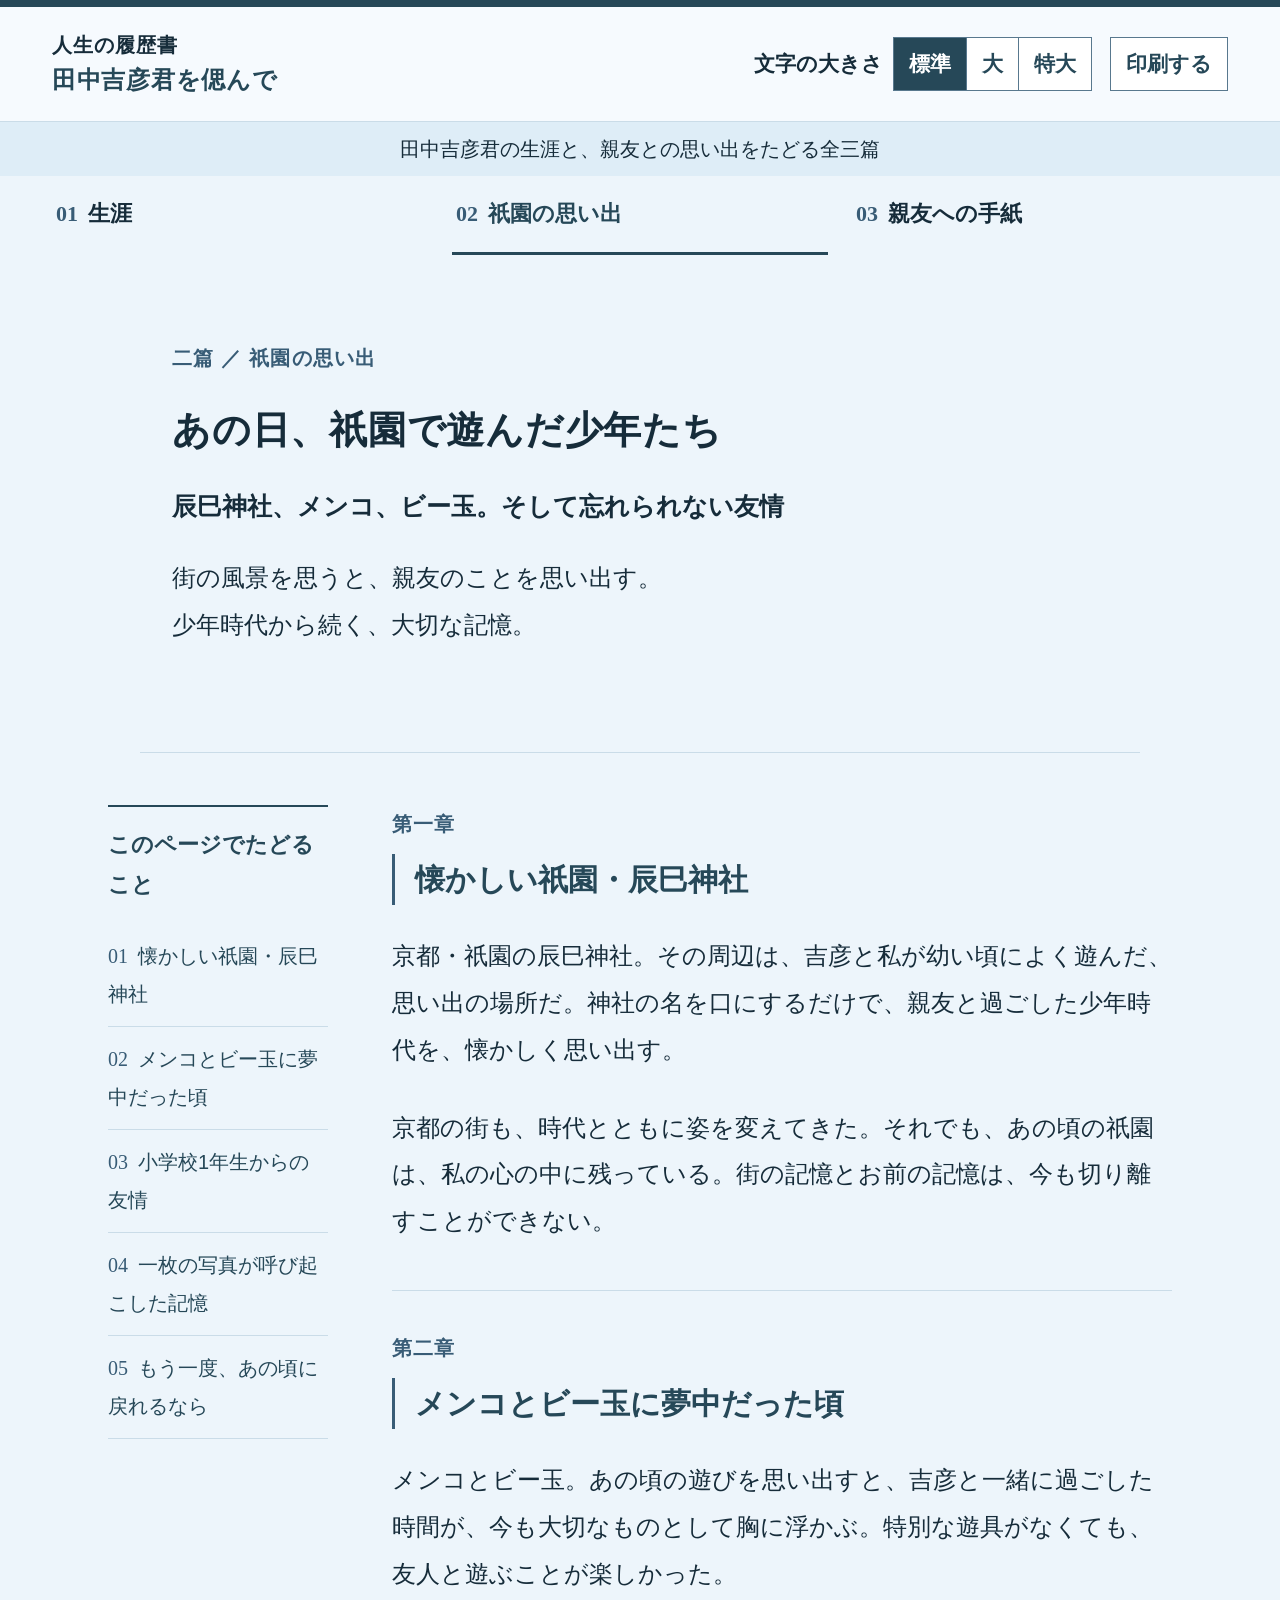
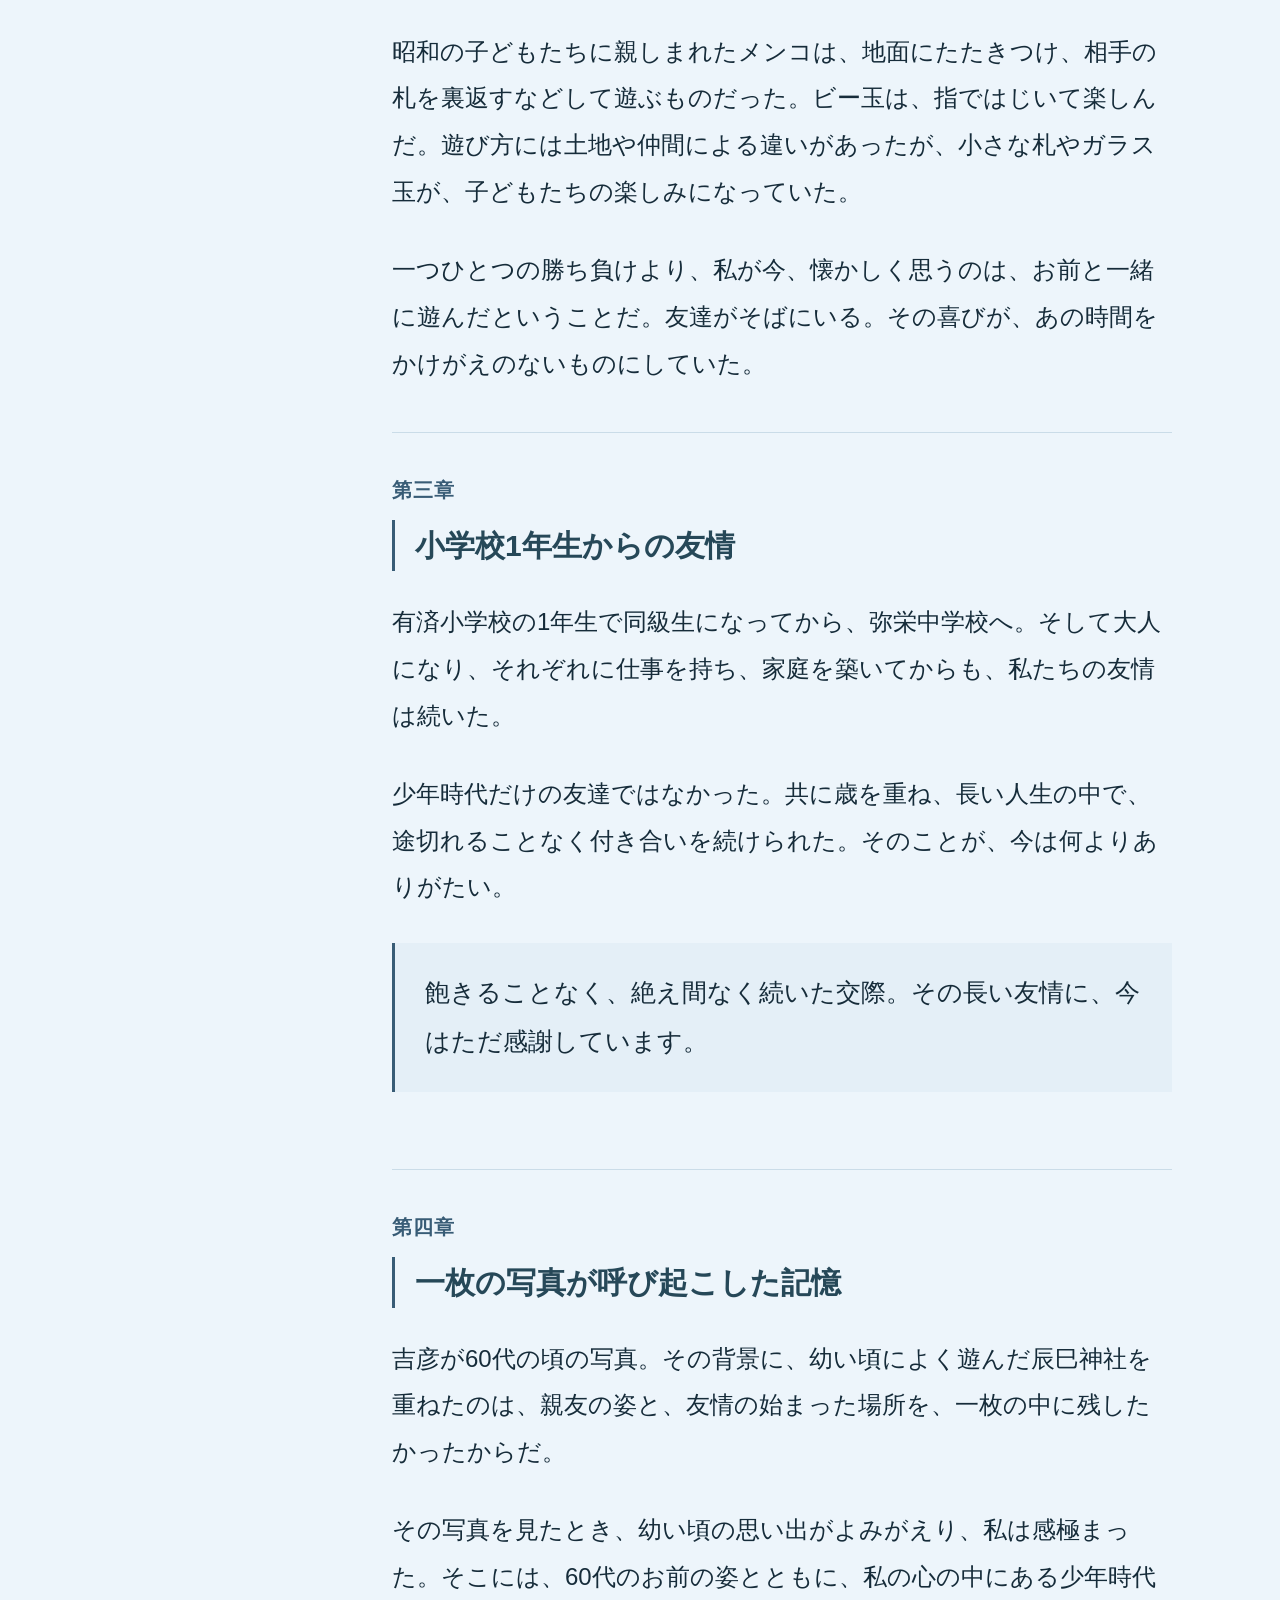
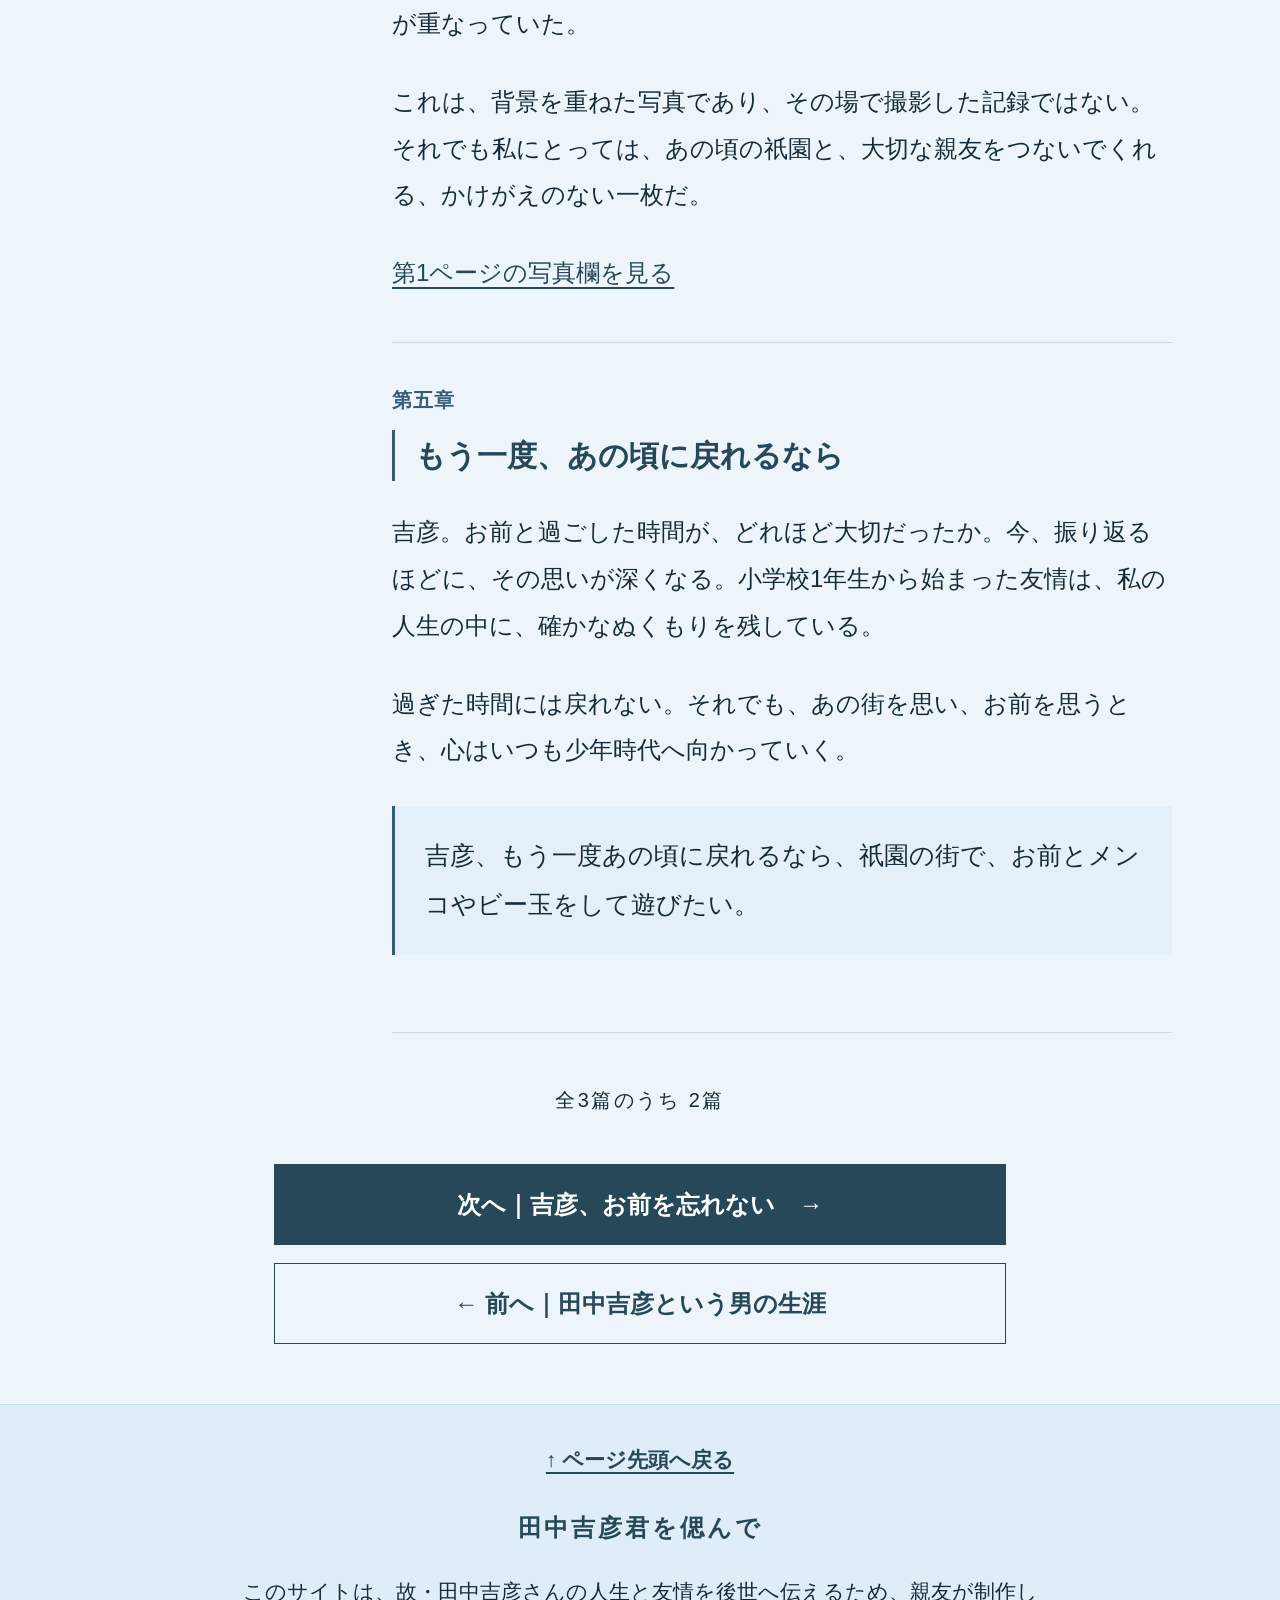
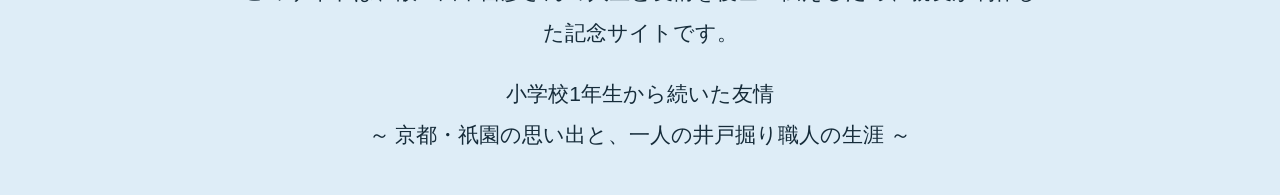
==== commit b8d18f88: "Improve senior readability with clear Gothic type and larger text" ====
--- a/memories.html
+++ b/memories.html
@@ -7,7 +7,7 @@
 <meta name="description" content="辰巳神社、メンコ、ビー玉。そして忘れられない友情。小学校1年生から続いた友情を、80歳の親友がつづる記念サイトです。">
 <meta property="og:locale" content="ja_JP"><meta property="og:type" content="website"><meta property="og:site_name" content="人生の履歴書｜田中吉彦君を偲んで"><meta property="og:title" content="あの日、祇園で遊んだ少年たち"><meta property="og:description" content="辰巳神社、メンコ、ビー玉。そして忘れられない友情">
 <meta property="og:url" content="https://tsuioku82.github.io/yoshihiko/memories.html">
-<link rel="stylesheet" href="css/style.css?v=20261028-blue"><script src="js/data.js" defer></script><script src="js/main.js?v=20261019-photos" defer></script>
+<link rel="stylesheet" href="css/style.css?v=20261028-blue"><link rel="stylesheet" href="css/senior-readable.css?v=20261028"><script src="js/data.js" defer></script><script src="js/main.js?v=20261028-arrow-photo" defer></script>
 <meta property="og:image" content="https://tsuioku82.github.io/yoshihiko/images/yosihiko.png">
 </head>
 <body id="top">
--- a/css/senior-readable.css
+++ b/css/senior-readable.css
@@ -0,0 +1,19 @@
+@charset "UTF-8";
+/* 寺田さんのサイトと同じ、濃いゴシック体と24・28・32pxの本文。 */
+@media screen{
+ :root{--ink:#162c3a;--green:#264858;--red:#385c76;--body-size:24px;--scale:1;--reading-font:"BIZ UDPGothic","Meiryo","Yu Gothic","Hiragino Kaku Gothic ProN",sans-serif}
+ html[data-text-size=large]{--body-size:28px;--scale:1.166667}html[data-text-size=xlarge]{--body-size:32px;--scale:1.333333}
+ body{font-family:var(--reading-font);font-weight:500;line-height:1.95}
+ .brand{font-size:24px;font-weight:700;letter-spacing:.03em}.brand small{font-family:var(--reading-font);font-size:20px;color:var(--ink);letter-spacing:.05em}
+ .tools,.preview-note,.contents,.source-note,.eyebrow,.chapter-label,.page-progress,.footer-links,.button,.zoom-hint,.dialog-header,.photo-missing p{font-family:var(--reading-font)}
+ .tools{font-size:21px;font-weight:700}.tools button{min-height:54px;border-color:#58788e}.preview-note{font-size:20px;color:var(--ink);line-height:1.9}
+ .page-nav a{font-size:22px;color:var(--ink);font-weight:700;line-height:1.8}.page-nav span{color:var(--red)}
+ .hero h1{font-size:1.6rem;font-weight:700;line-height:1.65;letter-spacing:.02em}.subtitle{font-size:1.05rem;font-weight:700;color:var(--ink);line-height:1.9}.hero-intro{color:var(--ink);line-height:1.95}
+ .eyebrow,.chapter-label{font-size:20px;color:var(--red);font-weight:700;letter-spacing:.06em}.contents{font-size:20px;color:var(--ink)}.contents h2{font-size:22px;font-weight:700;line-height:1.8}.contents a{line-height:1.9}
+ .chapter h2{font-size:1.25rem;font-weight:700;line-height:1.7}.chapter h3{font-size:1.1rem;font-weight:700;line-height:1.8}
+ blockquote,.letter{font-size:1.05rem;color:var(--ink);line-height:1.95}.source-note,.photo figcaption,.dialog-caption{font-size:21px;color:var(--ink);line-height:1.9}.references{font-size:21px;line-height:1.9}.zoom-hint{font-size:20px;font-weight:700}.page-progress{font-size:20px;color:var(--ink)}
+ .button{font-weight:700;line-height:1.8}.footer p{font-size:21px;color:var(--ink);line-height:1.95}.footer .footer-title{font-size:24px;font-weight:700}.footer-links{font-size:21px;font-weight:700}.dialog-header{font-size:22px;color:var(--ink);font-weight:700}.dialog-header button{font:inherit;min-height:54px;color:var(--ink);border-width:2px}
+}
+@media screen and (max-width:720px){
+ .brand{font-size:23px}.tools{font-size:20px}.page-nav a{font-size:20px}.hero h1{font-size:1.4rem}.subtitle{font-size:1rem}.chapter h2{font-size:1.16rem}.source-note,.photo figcaption,.dialog-caption,.footer p{font-size:20px}.eyebrow{font-size:20px}.dialog-header p{font-size:22px}
+}
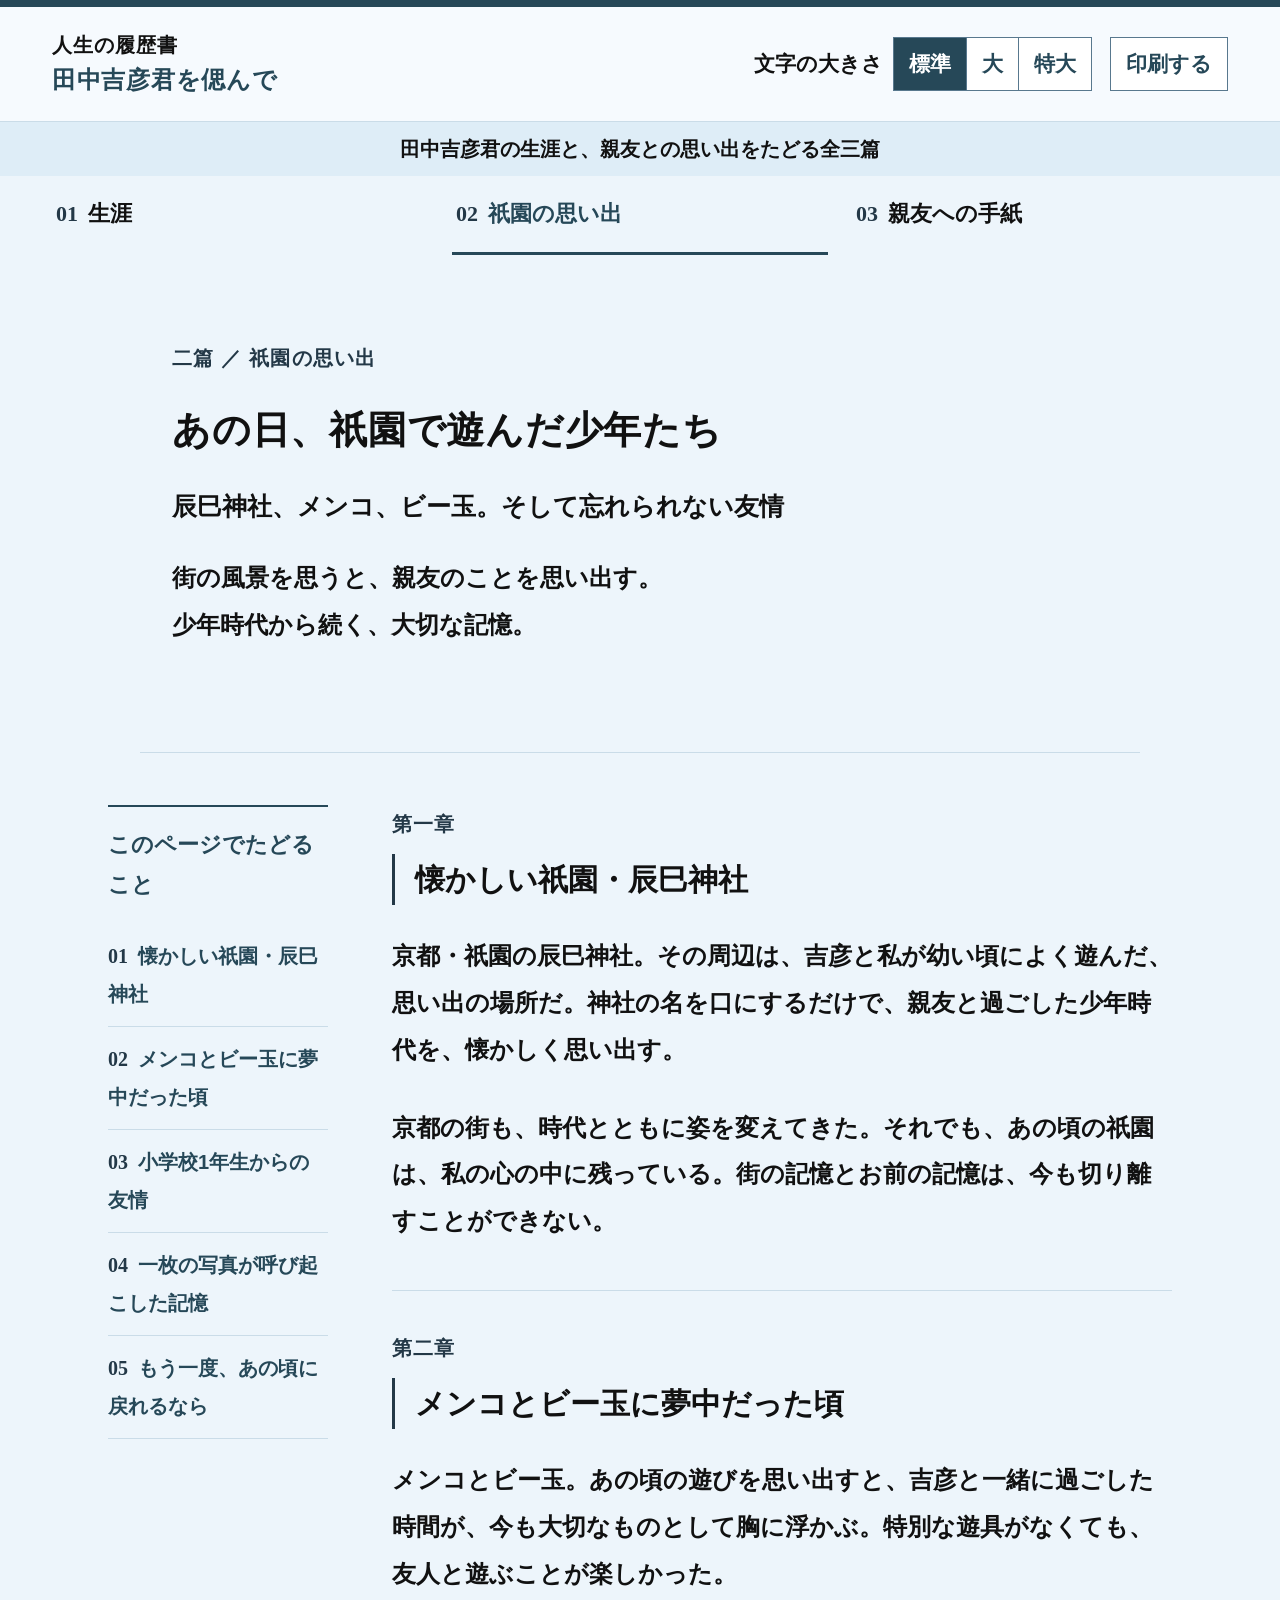
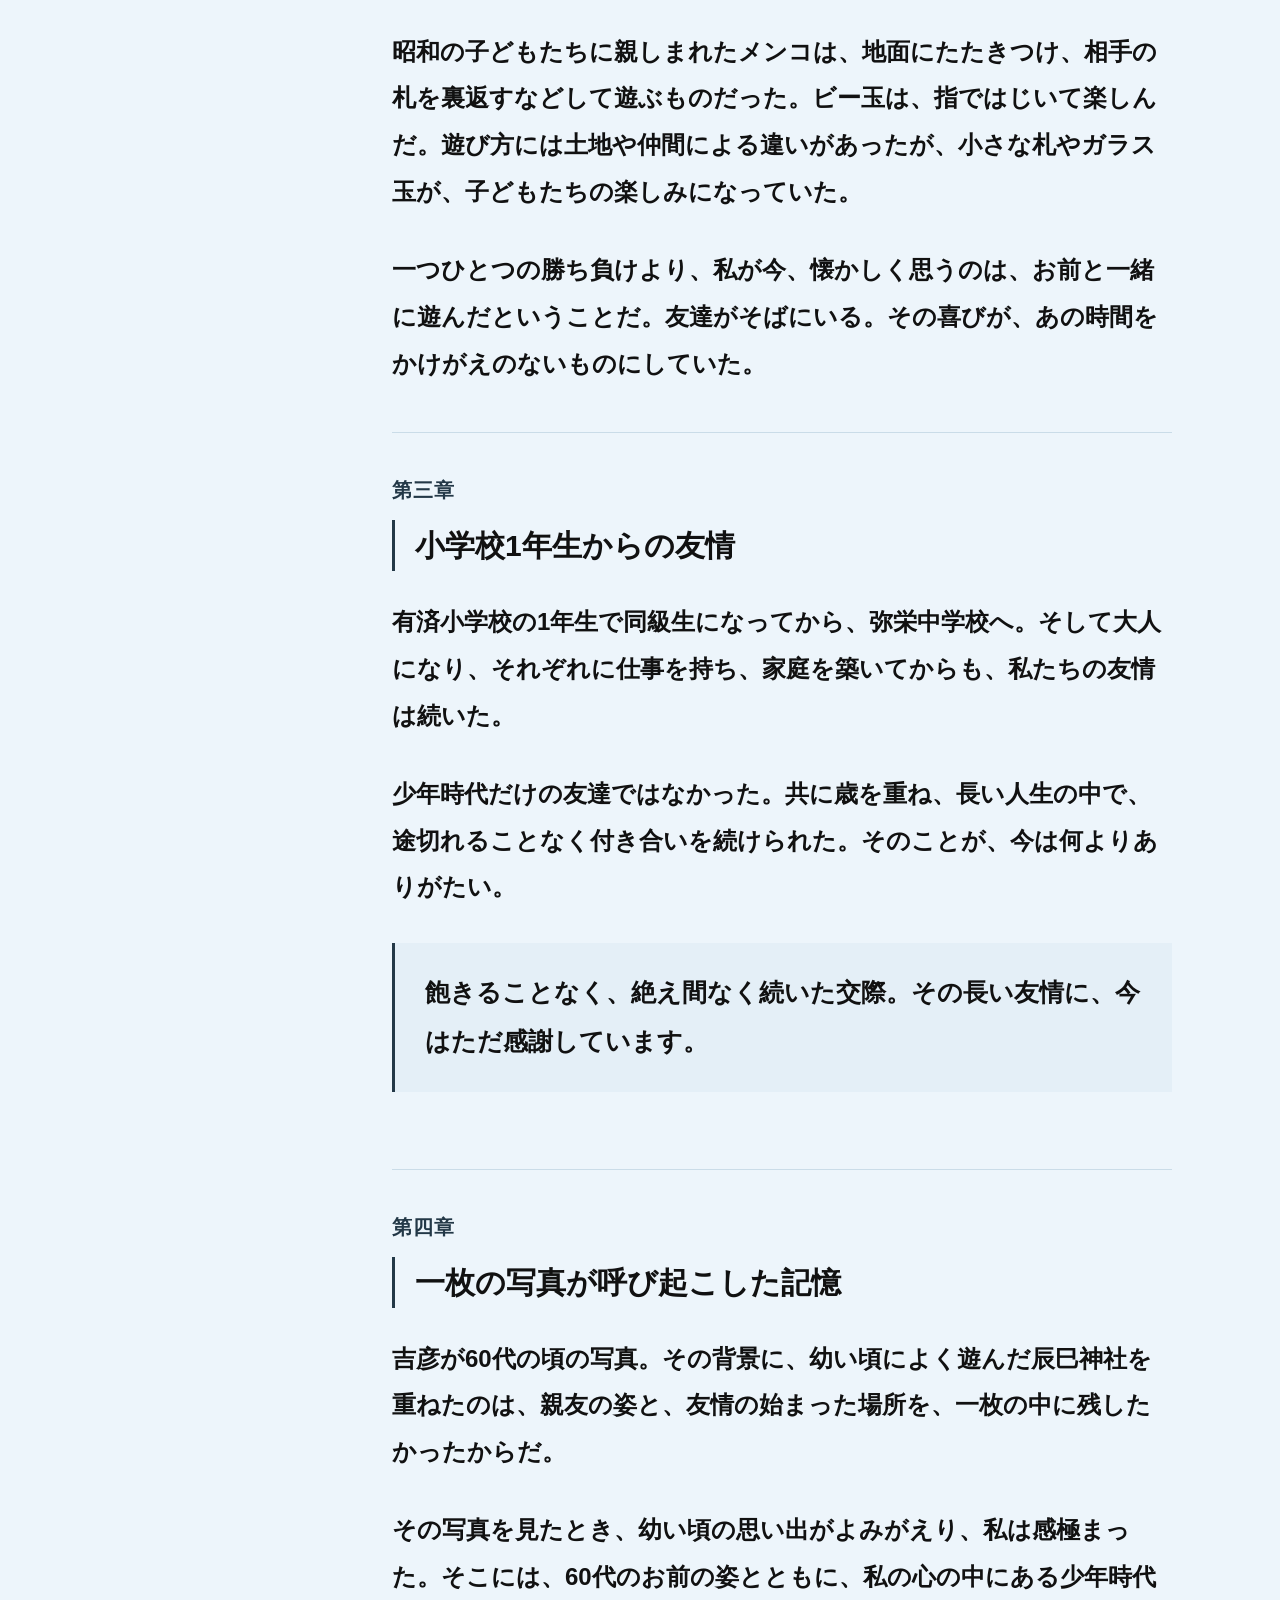
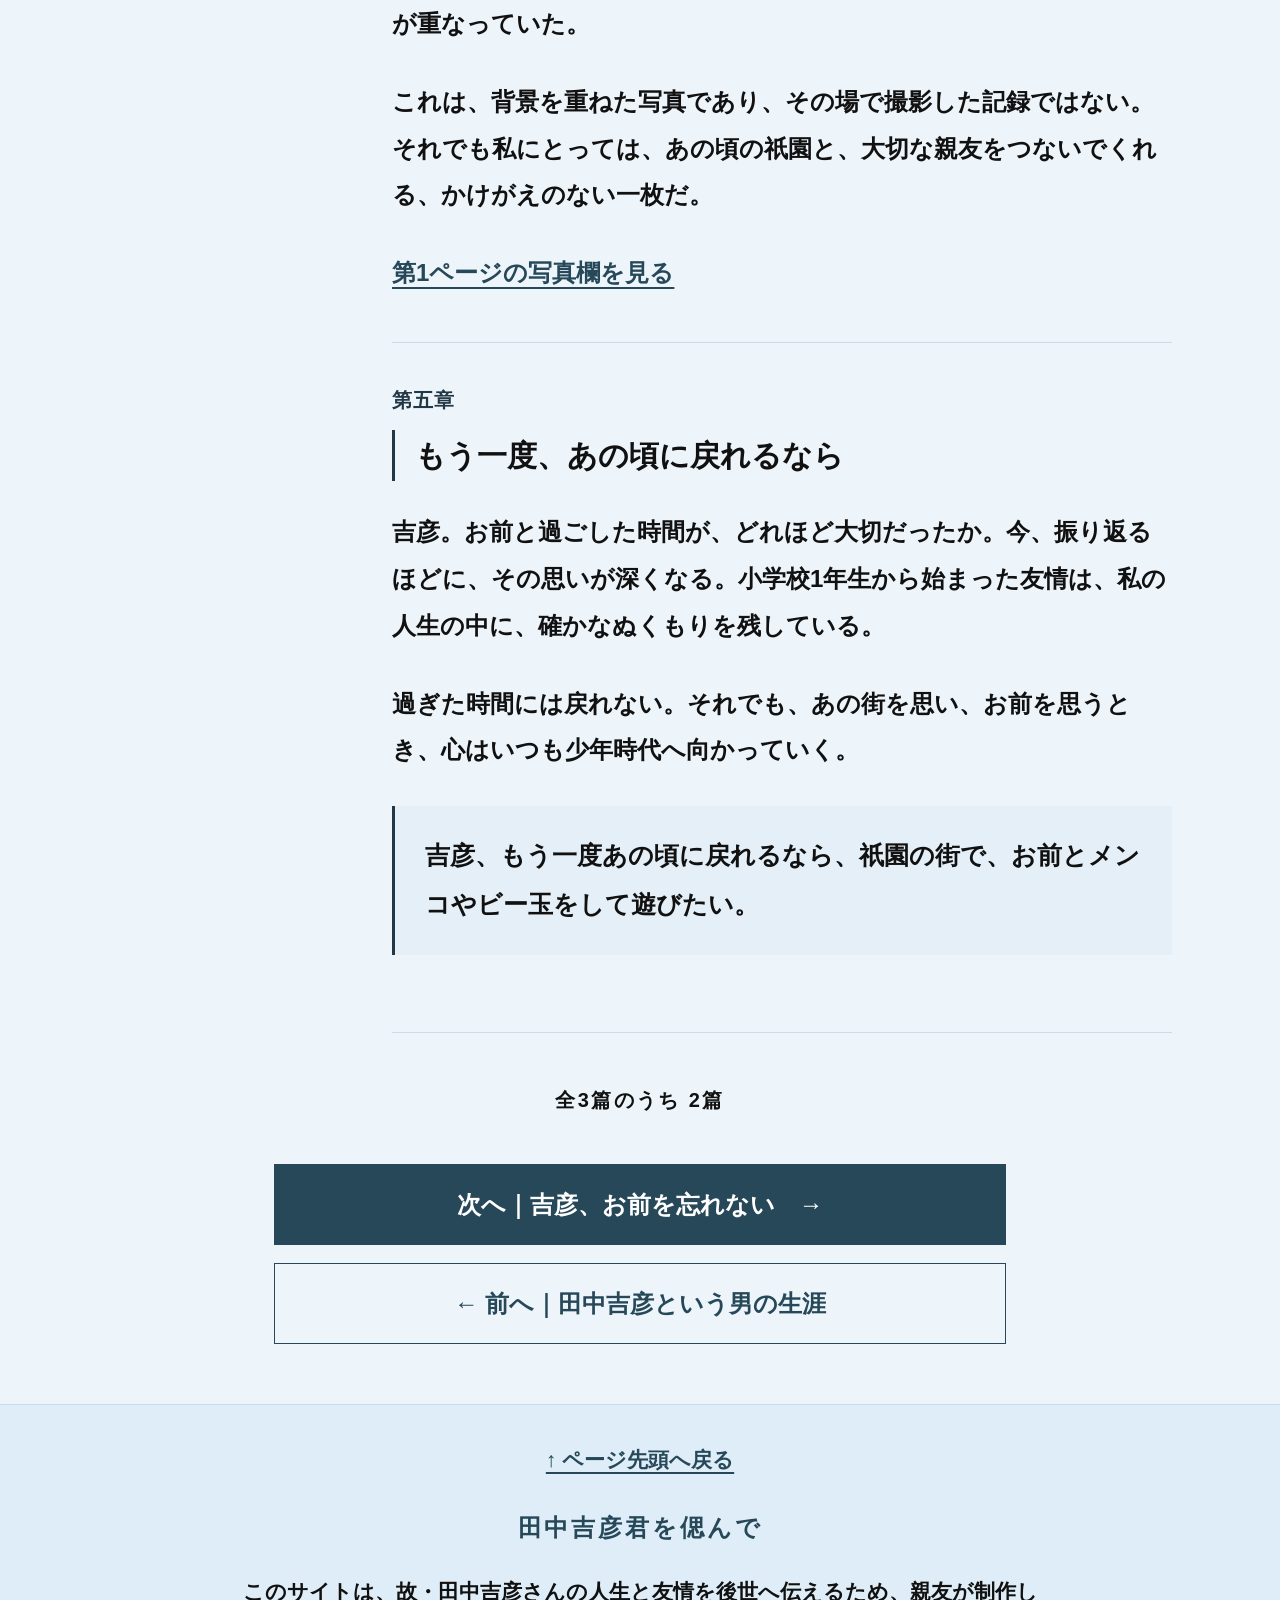
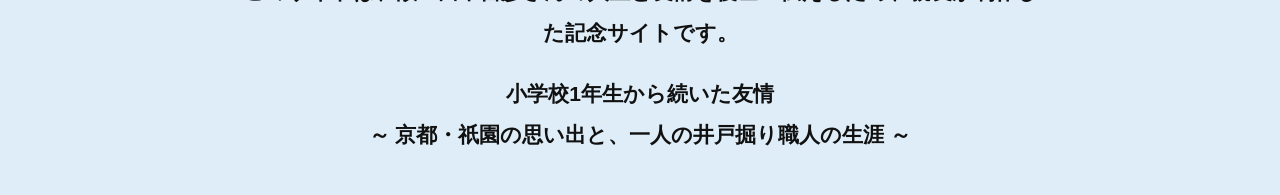
==== commit ae0fe671: "Make body text clearly bold and near-black on all pages" ====
--- a/memories.html
+++ b/memories.html
@@ -7,7 +7,7 @@
 <meta name="description" content="辰巳神社、メンコ、ビー玉。そして忘れられない友情。小学校1年生から続いた友情を、80歳の親友がつづる記念サイトです。">
 <meta property="og:locale" content="ja_JP"><meta property="og:type" content="website"><meta property="og:site_name" content="人生の履歴書｜田中吉彦君を偲んで"><meta property="og:title" content="あの日、祇園で遊んだ少年たち"><meta property="og:description" content="辰巳神社、メンコ、ビー玉。そして忘れられない友情">
 <meta property="og:url" content="https://tsuioku82.github.io/yoshihiko/memories.html">
-<link rel="stylesheet" href="css/style.css?v=20261028-blue"><link rel="stylesheet" href="css/senior-readable.css?v=20261028"><script src="js/data.js" defer></script><script src="js/main.js?v=20261028-arrow-photo" defer></script>
+<link rel="stylesheet" href="css/style.css?v=20261028-blue"><link rel="stylesheet" href="css/senior-readable.css?v=20261028-bold2"><script src="js/data.js" defer></script><script src="js/main.js?v=20261028-arrow-photo" defer></script>
 <meta property="og:image" content="https://tsuioku82.github.io/yoshihiko/images/yosihiko.png">
 </head>
 <body id="top">
--- a/css/senior-readable.css
+++ b/css/senior-readable.css
@@ -1,16 +1,16 @@
 @charset "UTF-8";
 /* 寺田さんのサイトと同じ、濃いゴシック体と24・28・32pxの本文。 */
 @media screen{
- :root{--ink:#162c3a;--green:#264858;--red:#385c76;--body-size:24px;--scale:1;--reading-font:"BIZ UDPGothic","Meiryo","Yu Gothic","Hiragino Kaku Gothic ProN",sans-serif}
+ :root{--ink:#111111;--green:#264858;--red:#233847;--body-size:24px;--scale:1;--reading-font:"Meiryo","BIZ UDPGothic","Yu Gothic","Hiragino Kaku Gothic ProN",sans-serif}
  html[data-text-size=large]{--body-size:28px;--scale:1.166667}html[data-text-size=xlarge]{--body-size:32px;--scale:1.333333}
- body{font-family:var(--reading-font);font-weight:500;line-height:1.95}
+ body{font-family:var(--reading-font);font-weight:700;line-height:1.95}
  .brand{font-size:24px;font-weight:700;letter-spacing:.03em}.brand small{font-family:var(--reading-font);font-size:20px;color:var(--ink);letter-spacing:.05em}
  .tools,.preview-note,.contents,.source-note,.eyebrow,.chapter-label,.page-progress,.footer-links,.button,.zoom-hint,.dialog-header,.photo-missing p{font-family:var(--reading-font)}
  .tools{font-size:21px;font-weight:700}.tools button{min-height:54px;border-color:#58788e}.preview-note{font-size:20px;color:var(--ink);line-height:1.9}
  .page-nav a{font-size:22px;color:var(--ink);font-weight:700;line-height:1.8}.page-nav span{color:var(--red)}
  .hero h1{font-size:1.6rem;font-weight:700;line-height:1.65;letter-spacing:.02em}.subtitle{font-size:1.05rem;font-weight:700;color:var(--ink);line-height:1.9}.hero-intro{color:var(--ink);line-height:1.95}
  .eyebrow,.chapter-label{font-size:20px;color:var(--red);font-weight:700;letter-spacing:.06em}.contents{font-size:20px;color:var(--ink)}.contents h2{font-size:22px;font-weight:700;line-height:1.8}.contents a{line-height:1.9}
- .chapter h2{font-size:1.25rem;font-weight:700;line-height:1.7}.chapter h3{font-size:1.1rem;font-weight:700;line-height:1.8}
+ .chapter h2{font-size:1.25rem;font-weight:700;line-height:1.7;color:var(--ink)}.chapter h3{font-size:1.1rem;font-weight:700;line-height:1.8;color:var(--ink)}
  blockquote,.letter{font-size:1.05rem;color:var(--ink);line-height:1.95}.source-note,.photo figcaption,.dialog-caption{font-size:21px;color:var(--ink);line-height:1.9}.references{font-size:21px;line-height:1.9}.zoom-hint{font-size:20px;font-weight:700}.page-progress{font-size:20px;color:var(--ink)}
  .button{font-weight:700;line-height:1.8}.footer p{font-size:21px;color:var(--ink);line-height:1.95}.footer .footer-title{font-size:24px;font-weight:700}.footer-links{font-size:21px;font-weight:700}.dialog-header{font-size:22px;color:var(--ink);font-weight:700}.dialog-header button{font:inherit;min-height:54px;color:var(--ink);border-width:2px}
 }
